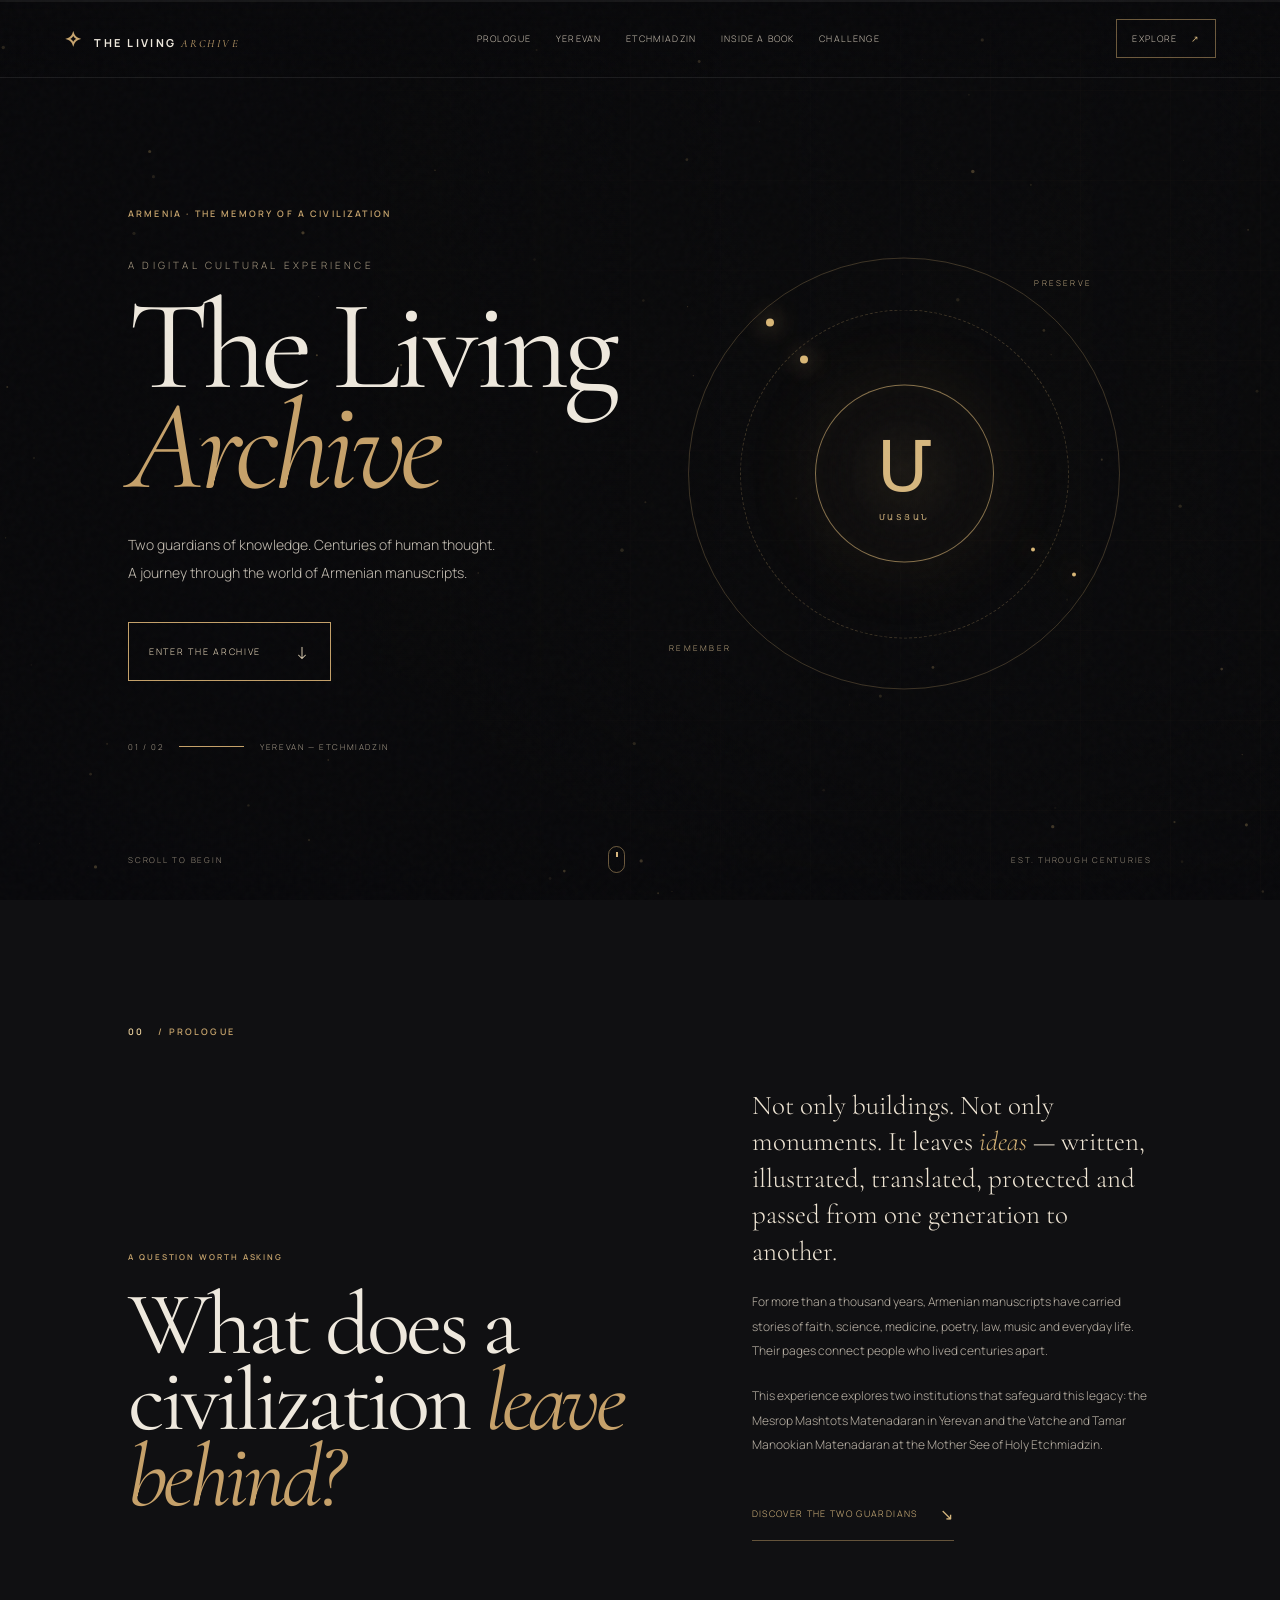
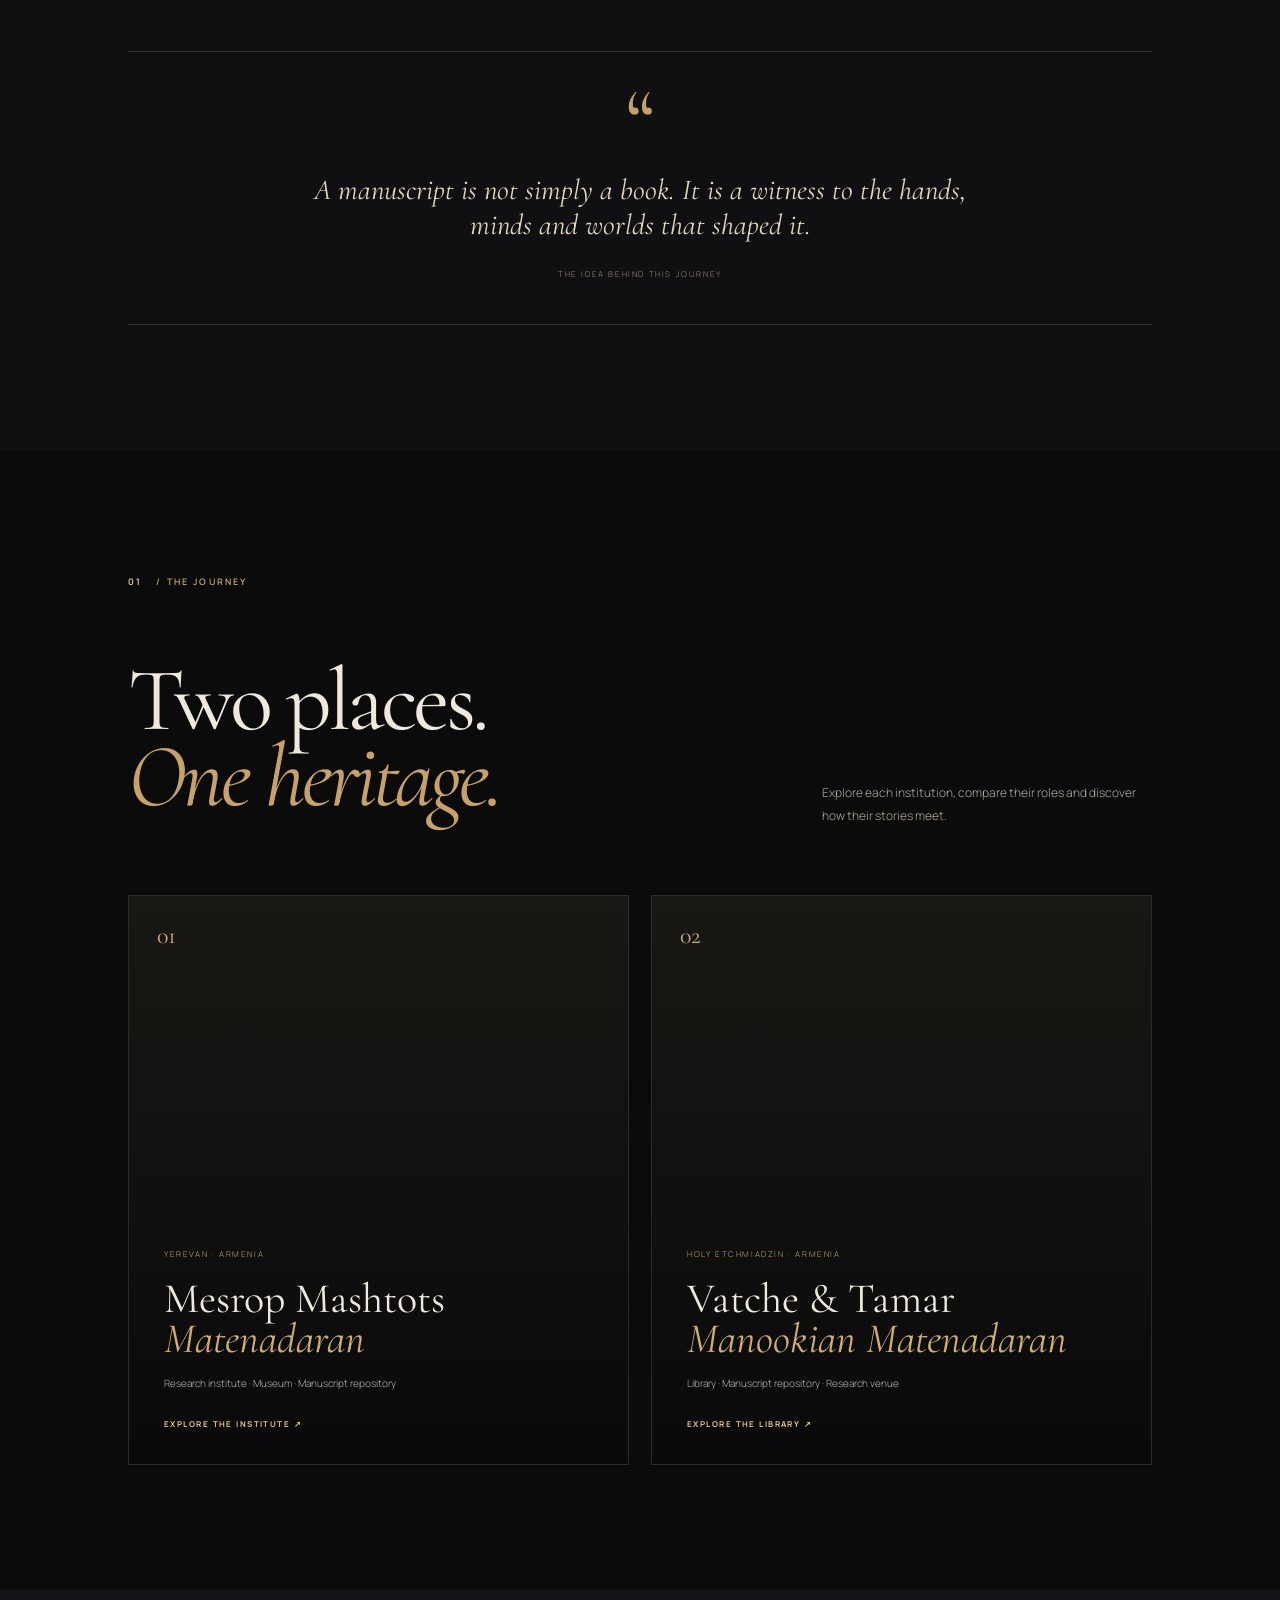
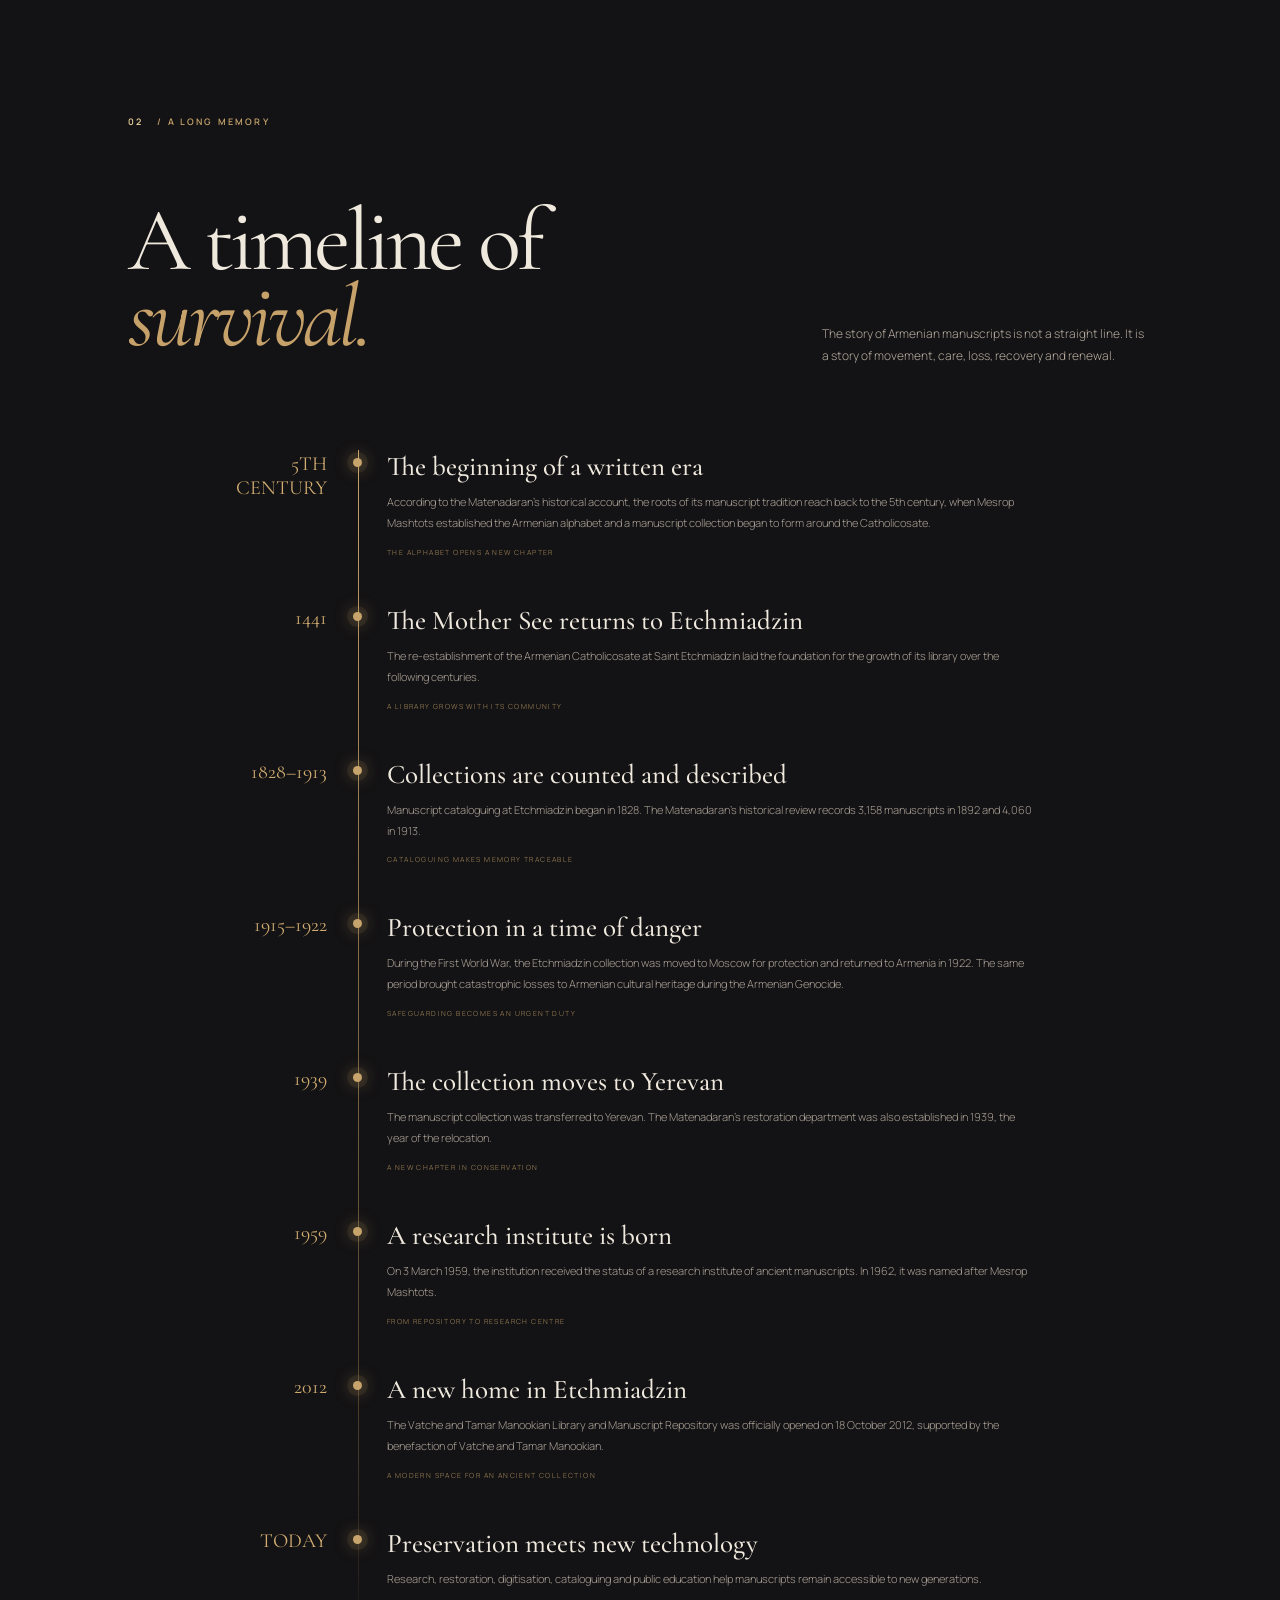
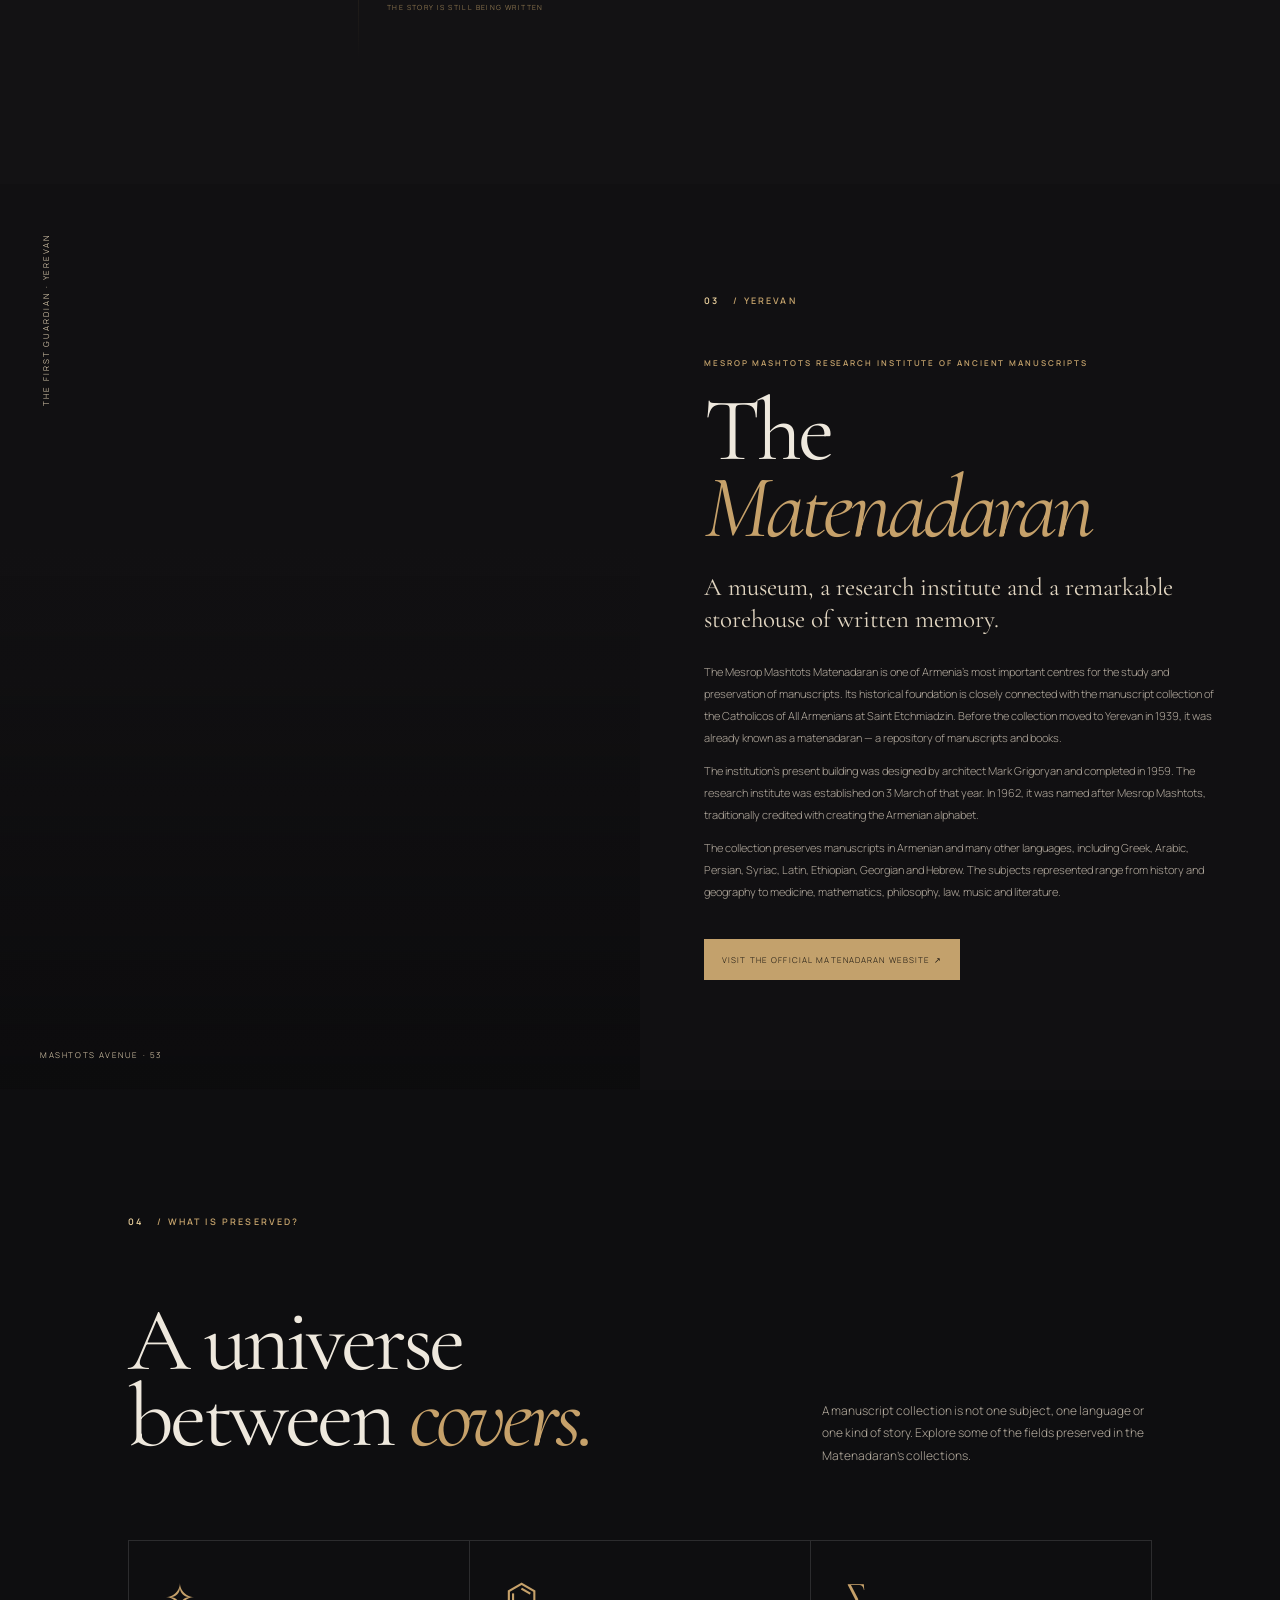
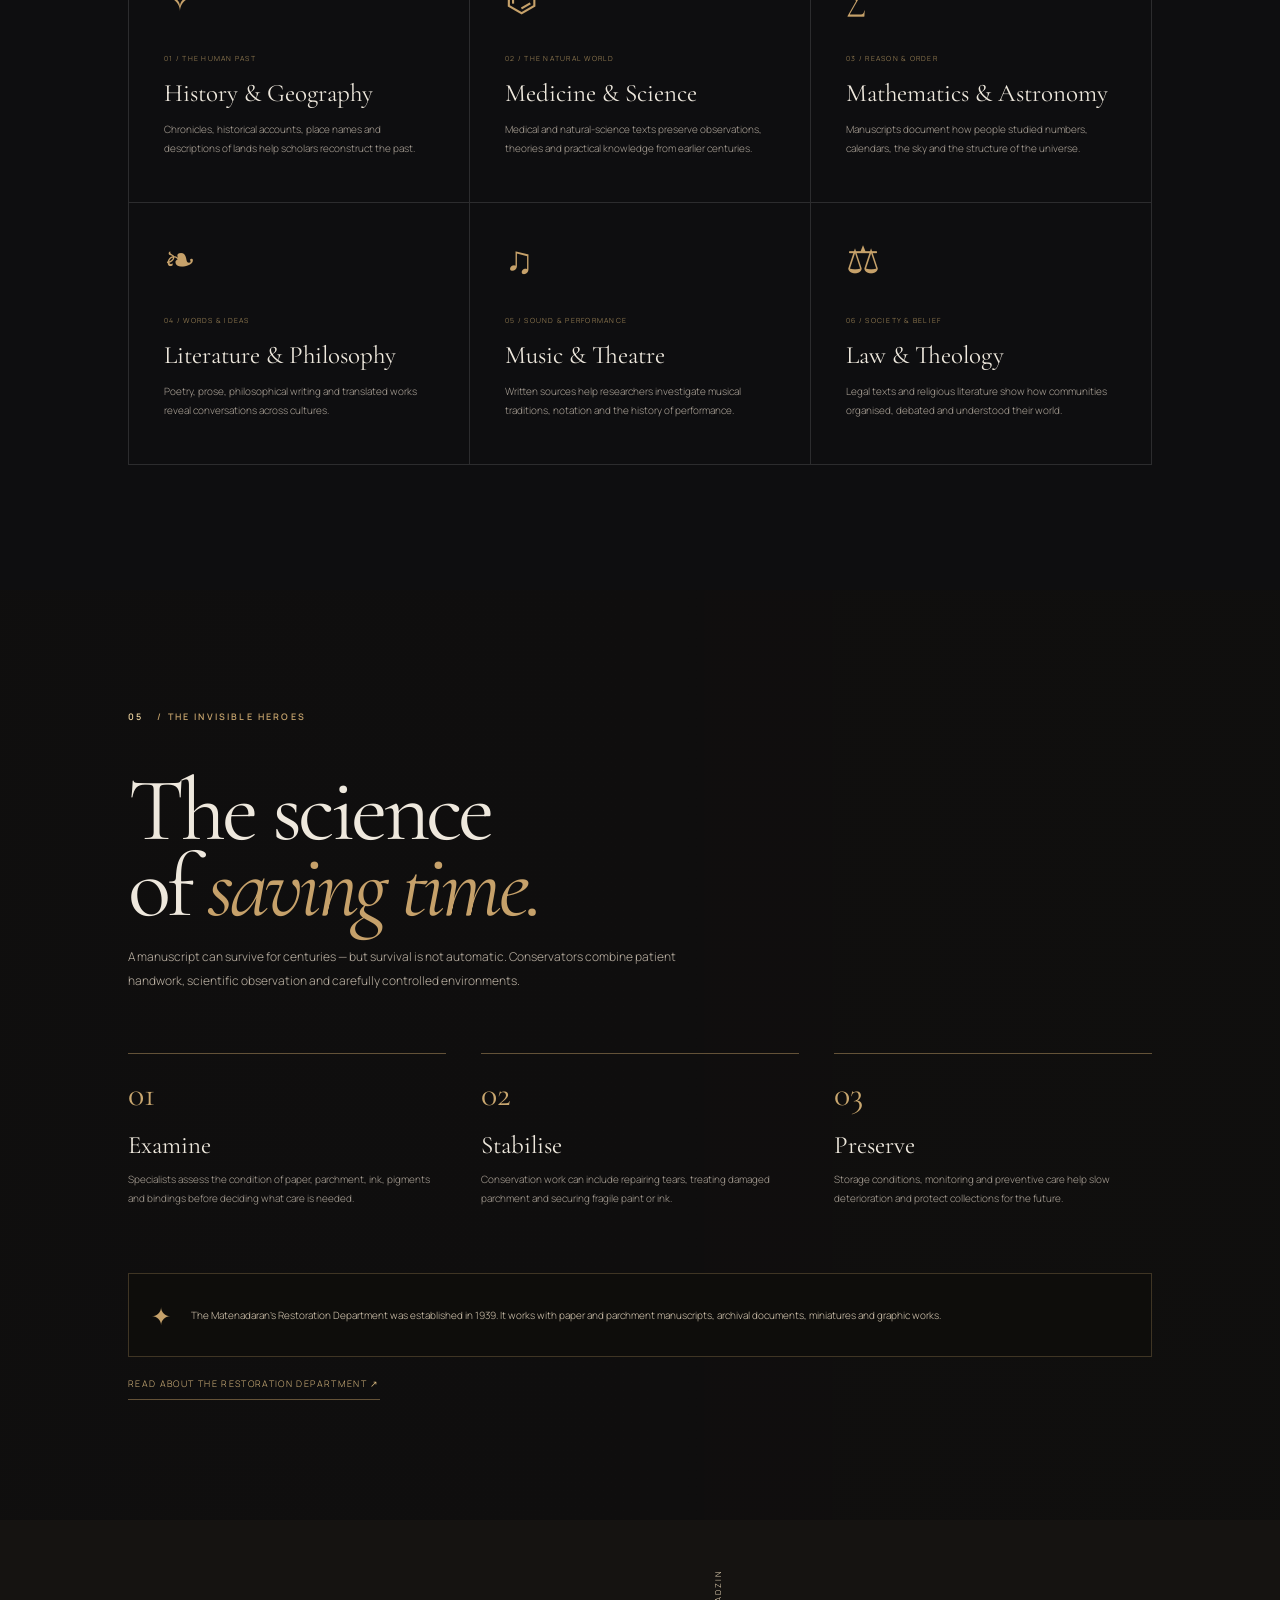
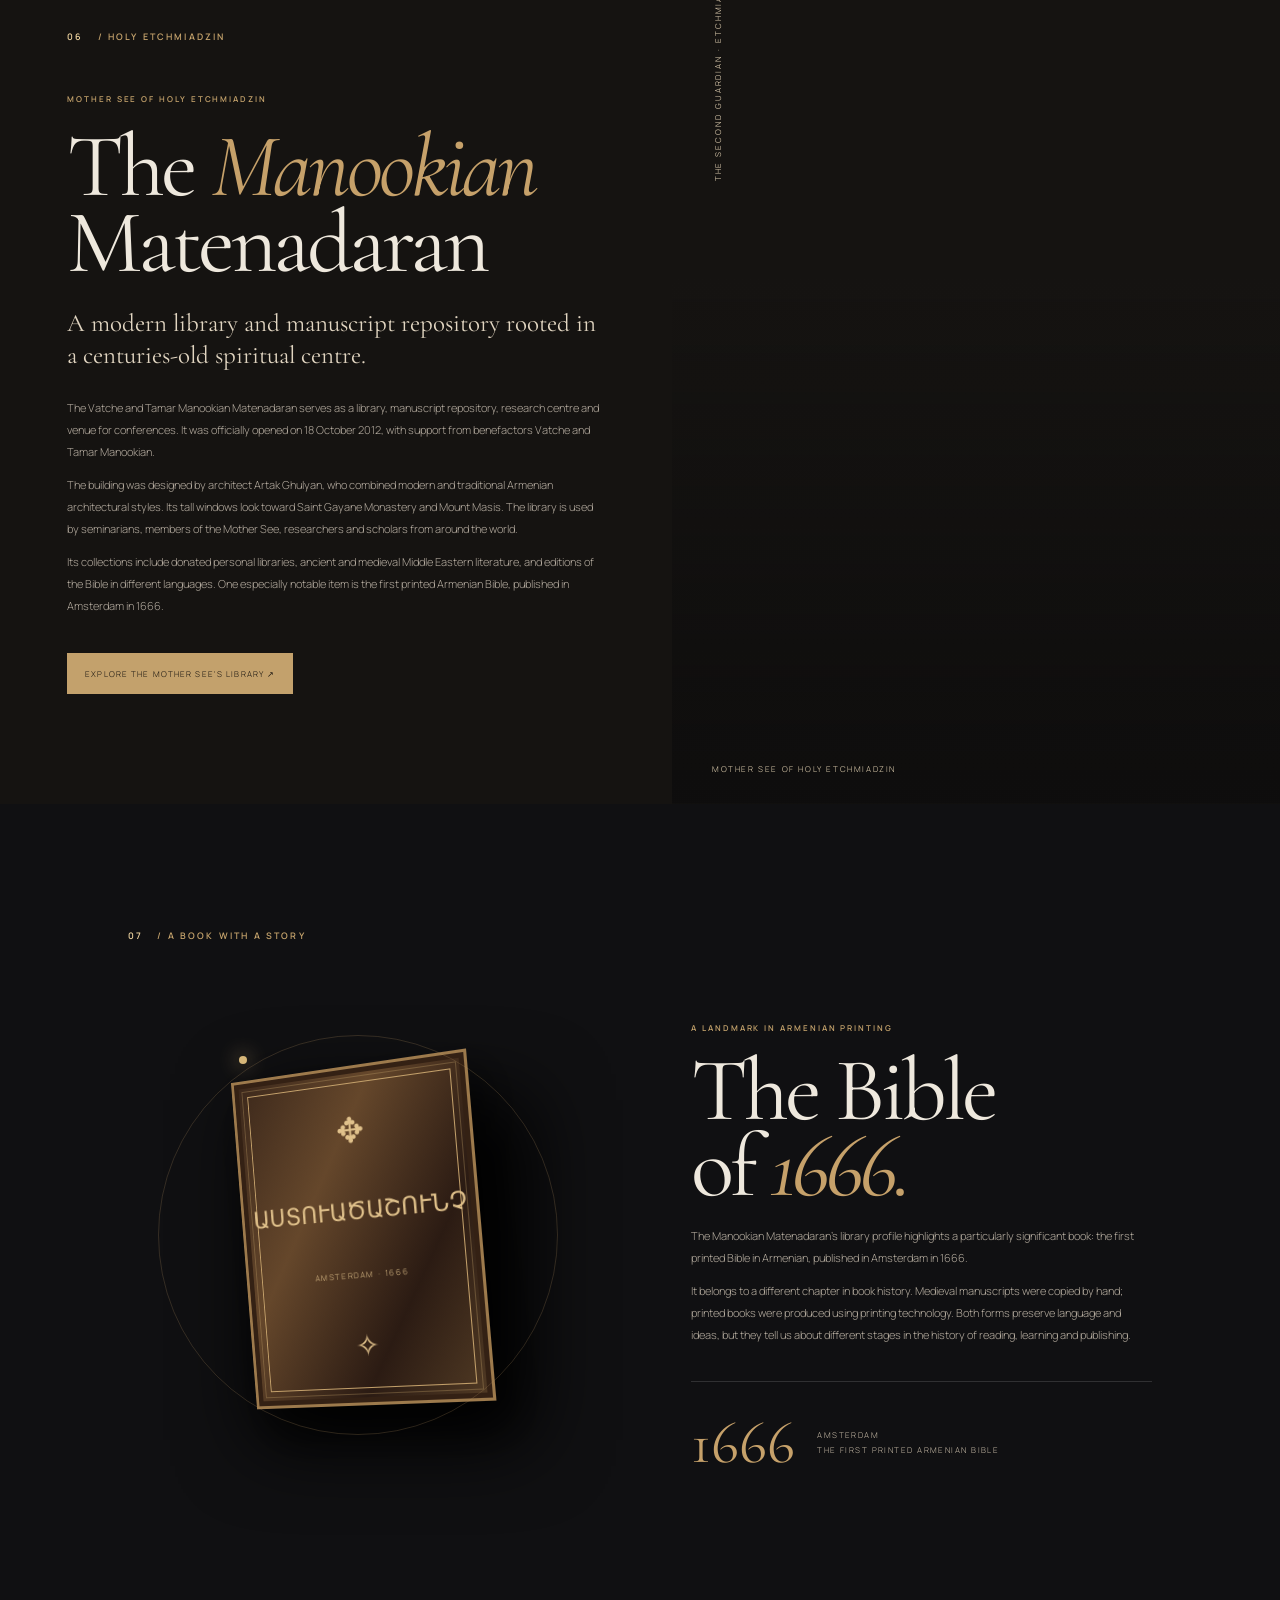
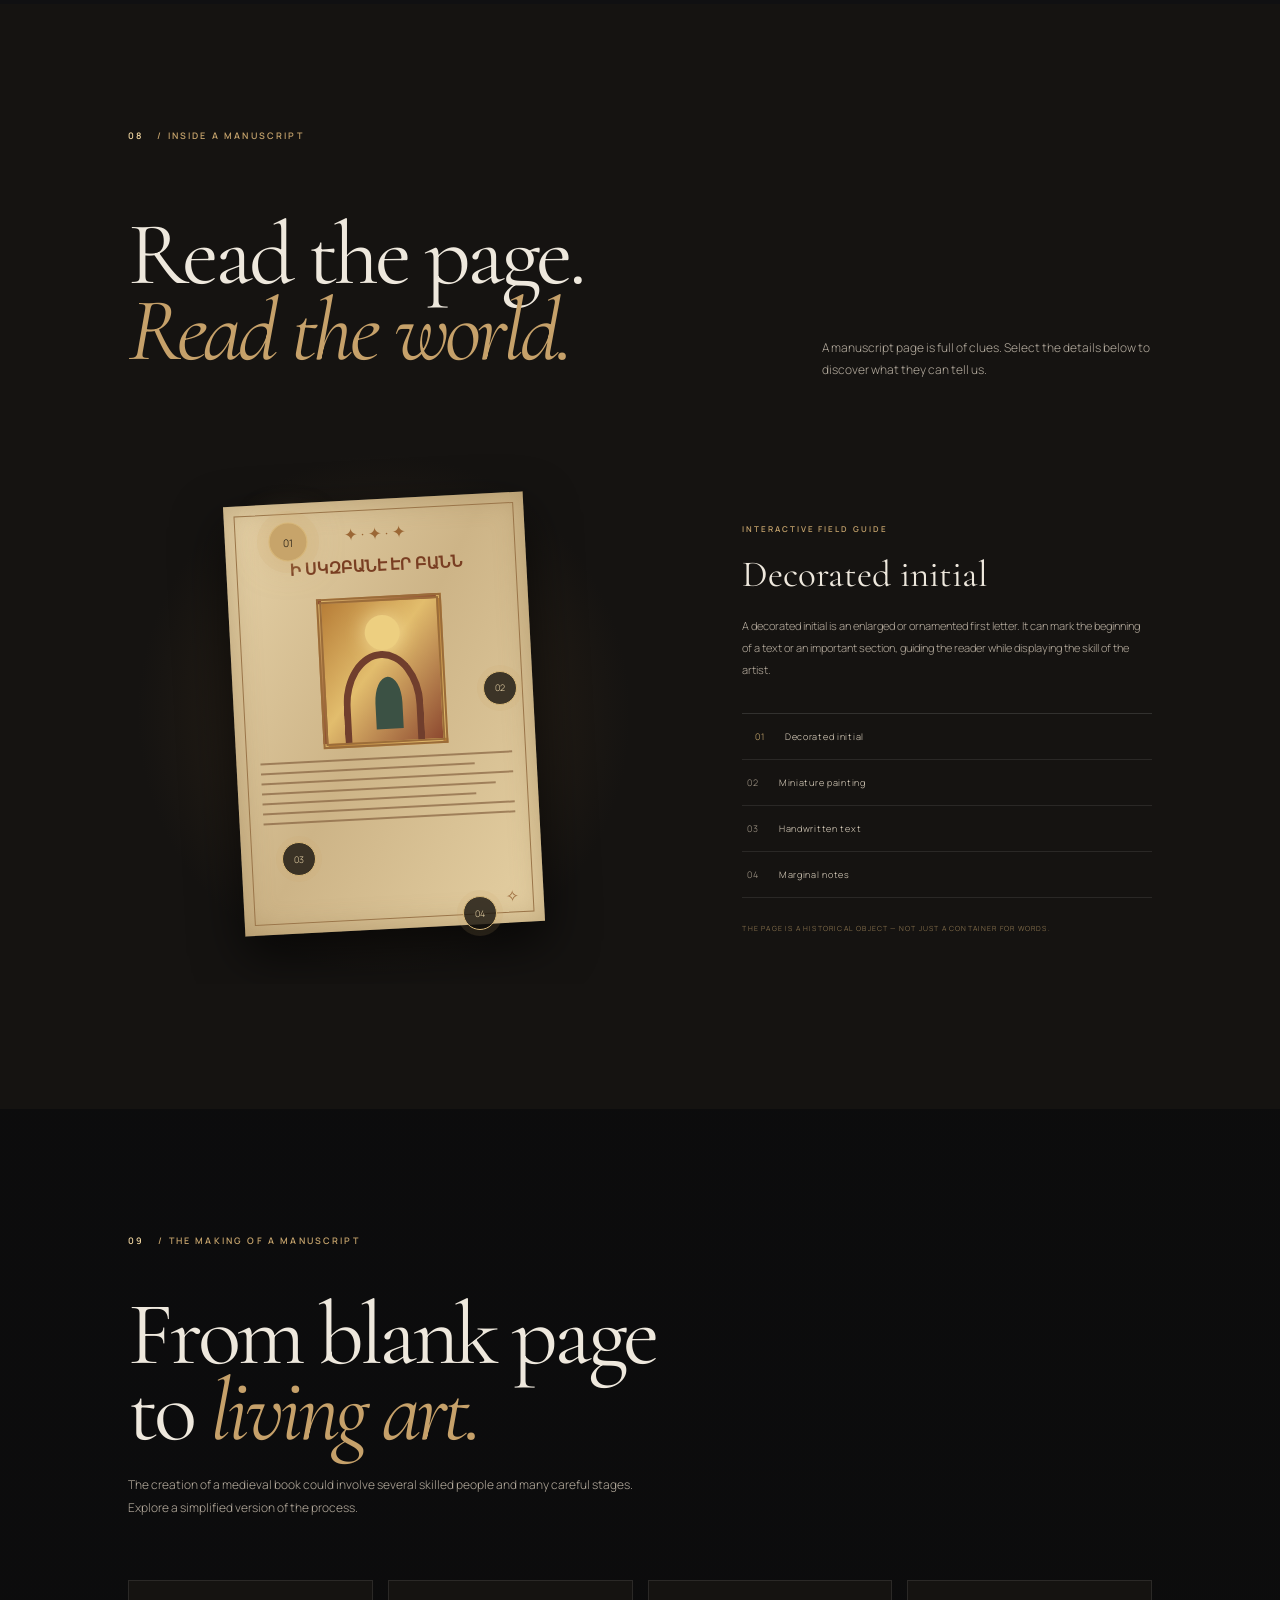
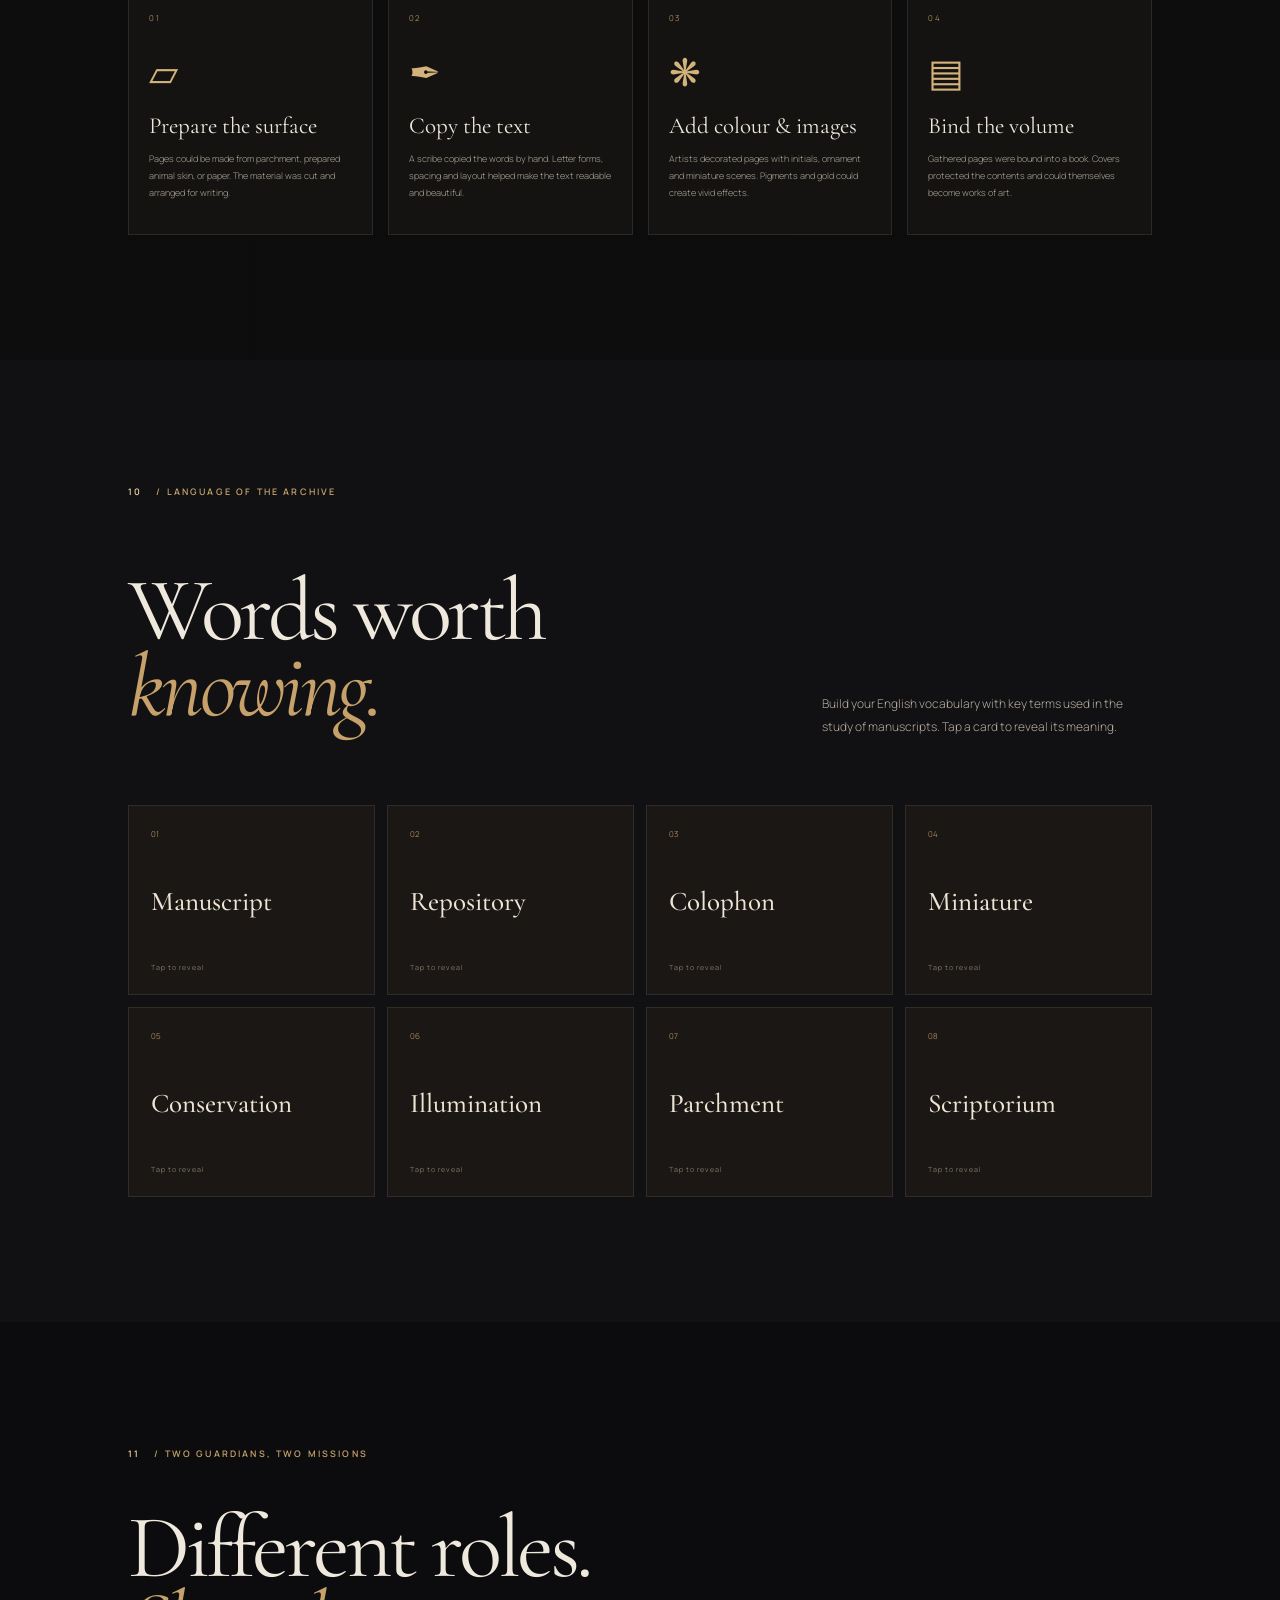
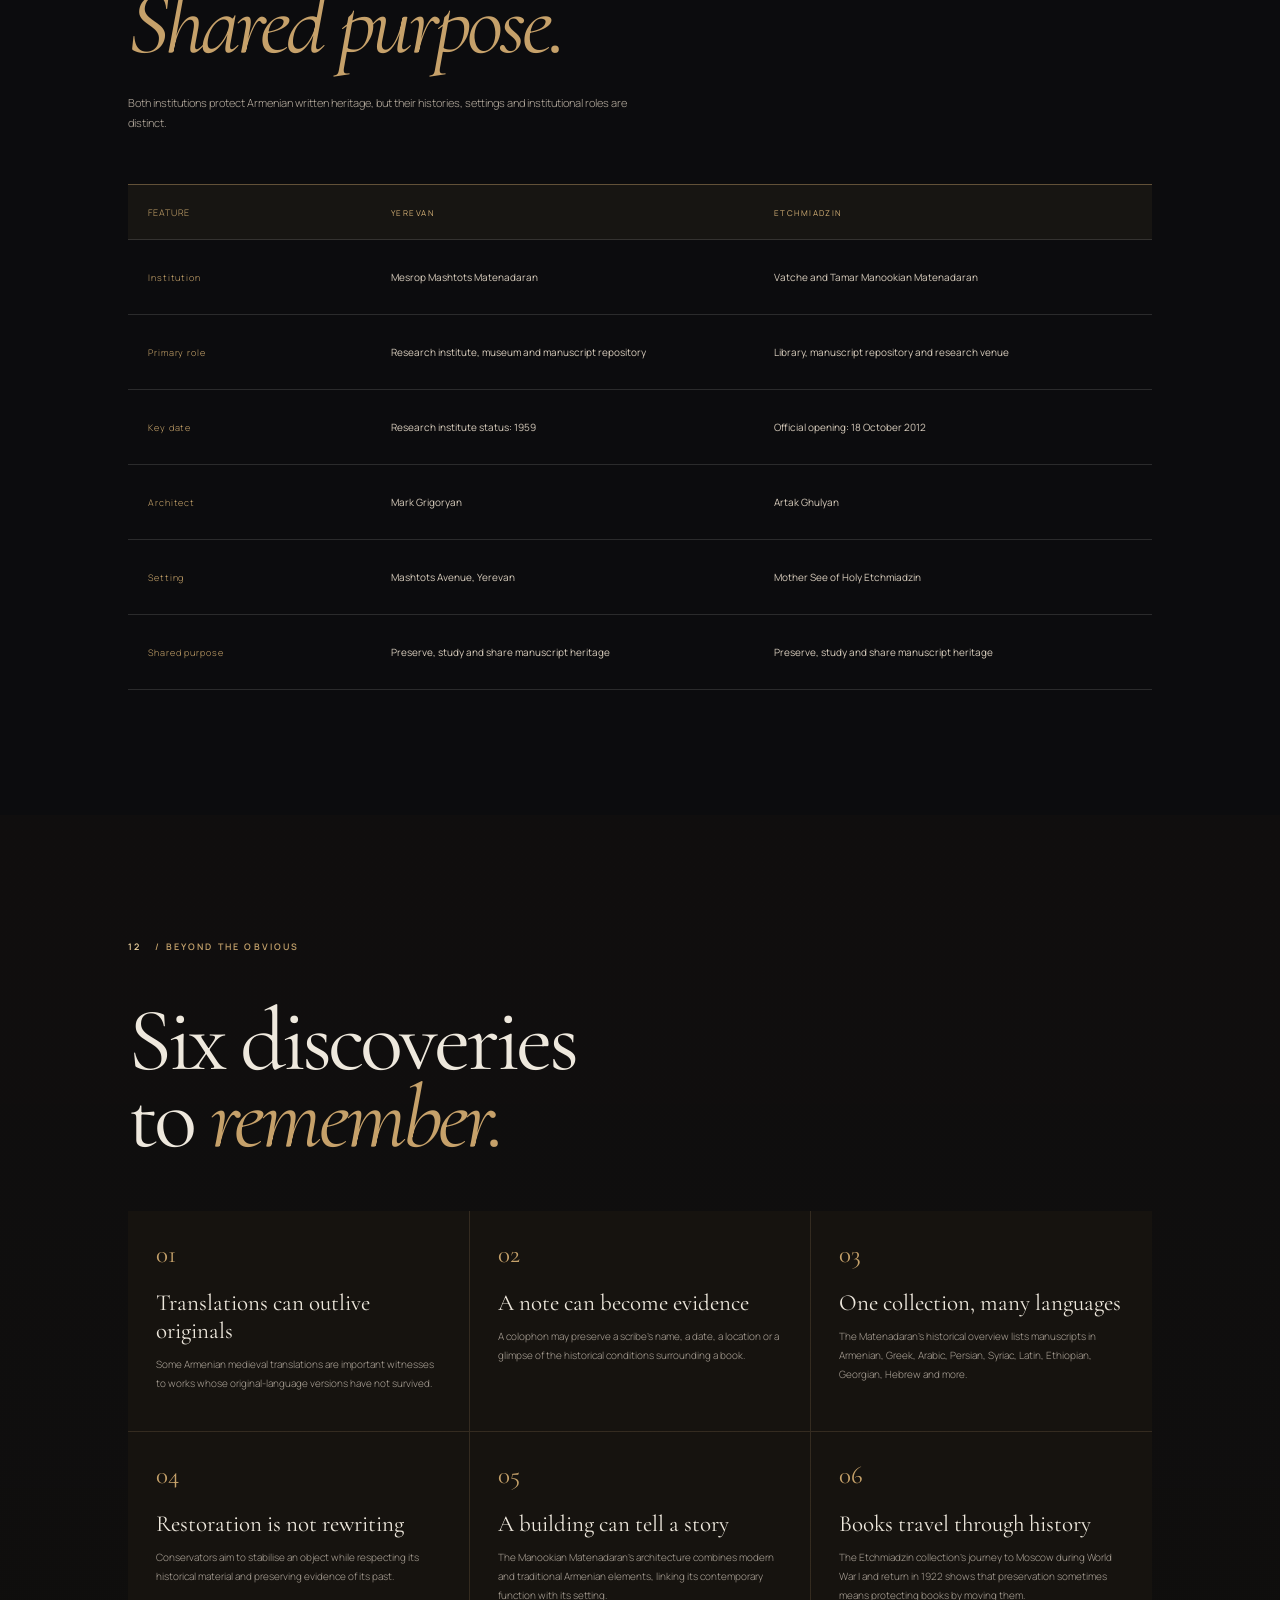
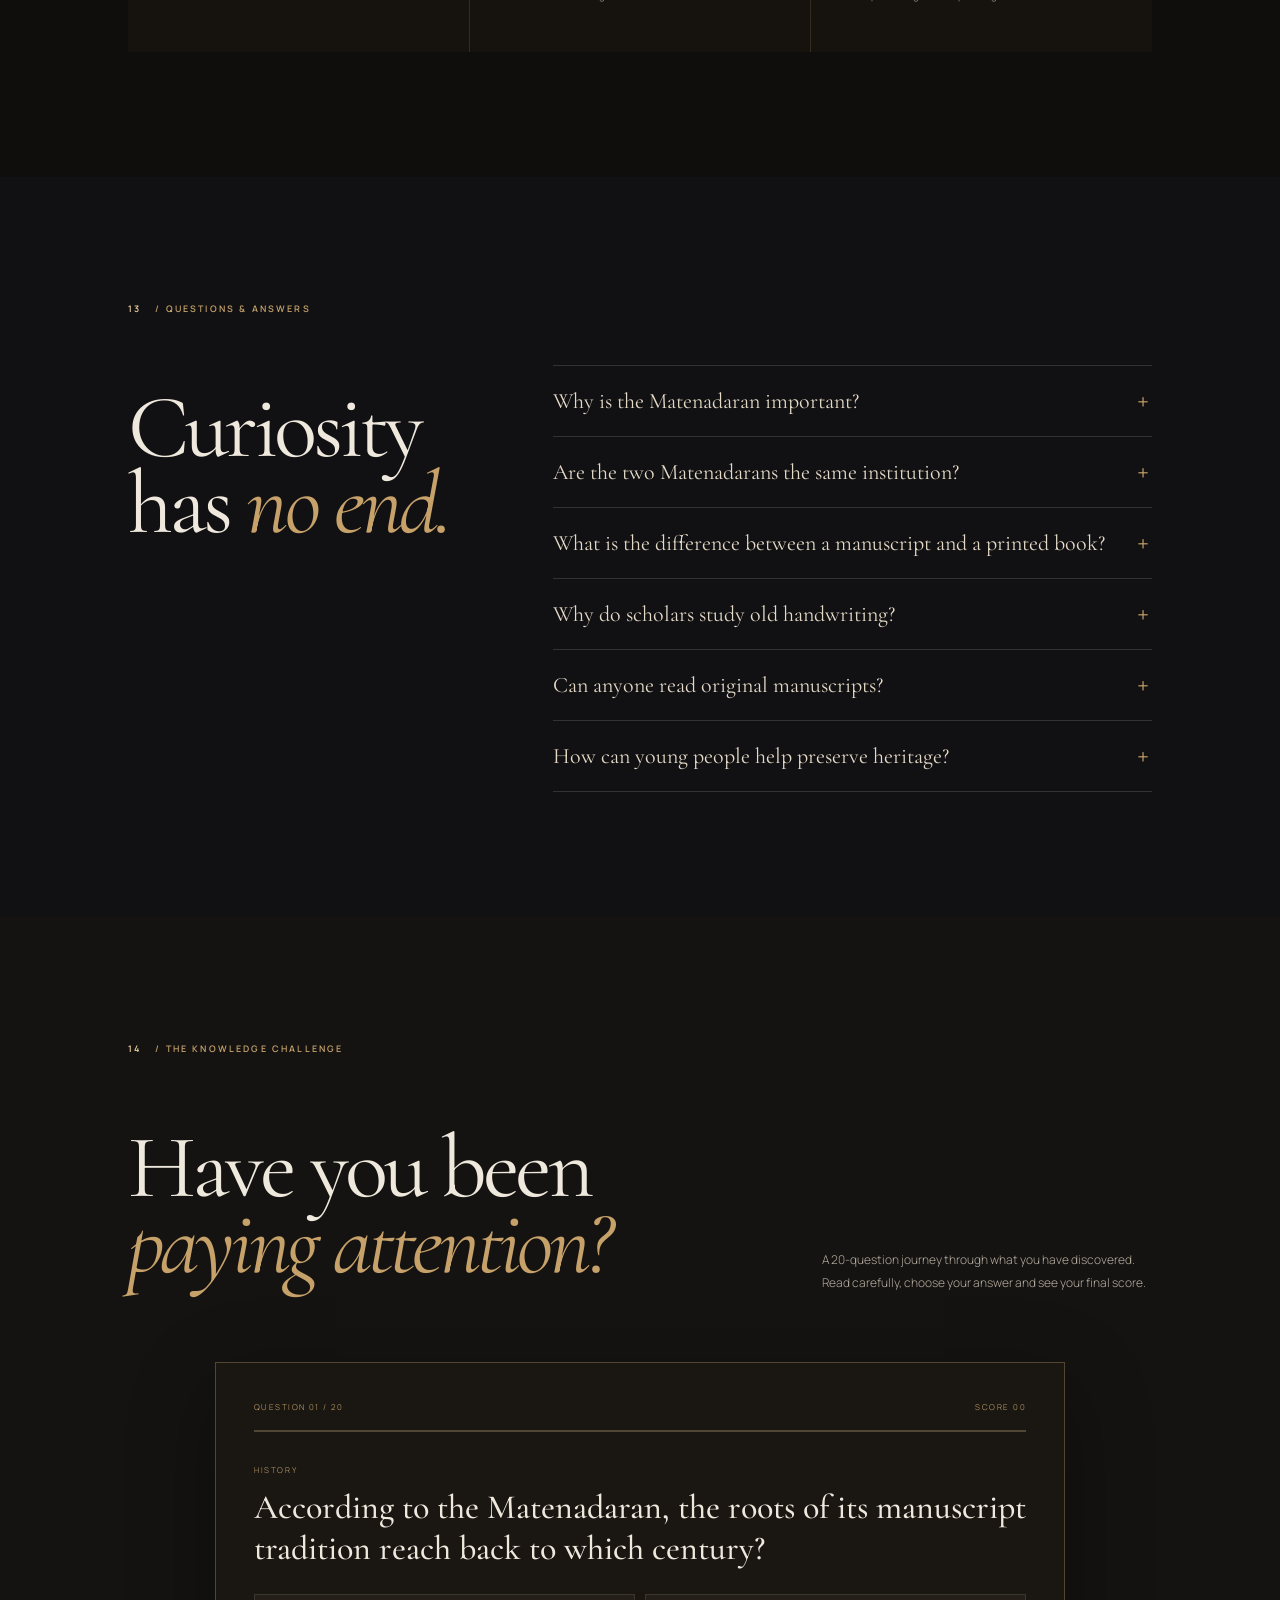
==== index.html @ 47ce2b8e "Rename index 3.html to index.html" ====
<!doctype html>
<html lang="en">
<head>
<meta charset="utf-8"><meta name="viewport" content="width=device-width,initial-scale=1">
<meta name="theme-color" content="#0b0b0c">
<meta name="description" content="An immersive digital museum exploring the Matenadaran in Yerevan and the Vatche and Tamar Manookian Matenadaran at Holy Etchmiadzin.">
<title>THE LIVING ARCHIVE — Guardians of Armenian Wisdom</title>
<link rel="preconnect" href="https://fonts.googleapis.com"><link rel="preconnect" href="https://fonts.gstatic.com" crossorigin>
<link href="https://fonts.googleapis.com/css2?family=Cormorant+Garamond:wght@400;500;600;700&family=DM+Sans:wght@300;400;500;600;700&family=Manrope:wght@300;400;500;600;700&display=swap" rel="stylesheet">
<link rel="stylesheet" href="style.css">
</head>
<body>
<div id="loader"><div class="loader-emblem">✦</div><div class="loader-name">THE LIVING ARCHIVE</div><div class="loader-line"><span></span></div><small>PREPARING THE COLLECTION</small></div>
<canvas id="dust"></canvas><div class="grain"></div><div class="scroll-progress"><span></span></div>
<header class="topbar">
<a class="brand" href="#home"><span class="brand-icon">✧</span><span>THE LIVING <i>ARCHIVE</i></span></a>
<button class="menu-toggle" aria-label="Open navigation">☰</button>
<nav><a href="#prologue">Prologue</a><a href="#yerevan">Yerevan</a><a href="#etchmiadzin">Etchmiadzin</a><a href="#manuscript">Inside a Book</a><a href="#quiz">Challenge</a></nav>
<a class="nav-cta" href="#journey">EXPLORE <span>↗</span></a></header>
<main>
<section class="hero" id="home">
<div class="hero-bg"></div><div class="hero-shade"></div><div class="hero-grid"></div>
<div class="hero-copy"><p class="eyebrow reveal">ARMENIA · THE MEMORY OF A CIVILIZATION</p><div class="hero-overline reveal">A DIGITAL CULTURAL EXPERIENCE</div>
<h1 class="reveal">The Living<br><em>Archive</em></h1>
<p class="hero-deck reveal">Two guardians of knowledge. Centuries of human thought.<br>A journey through the world of Armenian manuscripts.</p>
<a class="hero-button reveal" href="#prologue"><span>ENTER THE ARCHIVE</span><b>↓</b></a>
<div class="hero-caption reveal"><span>01 / 02</span><i></i><span>YEREVAN — ETCHMIADZIN</span></div></div>
<div class="hero-orbit"><div class="orbit-ring ring-a"></div><div class="orbit-ring ring-b"></div><div class="orbit-core">Մ<br><small>ՄԱՏՅԱՆ</small></div><span class="orbit-note note-a">PRESERVE</span><span class="orbit-note note-b">REMEMBER</span></div>
<div class="hero-bottom"><span>SCROLL TO BEGIN</span><div class="scroll-mouse"><i></i></div><span>EST. THROUGH CENTURIES</span></div>
</section>
<section class="prologue section" id="prologue"><div class="section-tag reveal"><span>00</span> / PROLOGUE</div><div class="prologue-layout"><div><p class="gold-kicker reveal">A QUESTION WORTH ASKING</p><h2 class="display reveal">What does a<br>civilization <em>leave behind?</em></h2></div><div class="prologue-text reveal"><p class="large-copy">Not only buildings. Not only monuments. It leaves <em>ideas</em> — written, illustrated, translated, protected and passed from one generation to another.</p><p>For more than a thousand years, Armenian manuscripts have carried stories of faith, science, medicine, poetry, law, music and everyday life. Their pages connect people who lived centuries apart.</p><p>This experience explores two institutions that safeguard this legacy: the Mesrop Mashtots Matenadaran in Yerevan and the Vatche and Tamar Manookian Matenadaran at the Mother See of Holy Etchmiadzin.</p><a class="under-link" href="#journey">Discover the two guardians <span>↘</span></a></div></div>
<div class="quote-band reveal"><span class="quote-mark">“</span><p>A manuscript is not simply a book. It is a witness to the hands, minds and worlds that shaped it.</p><span class="quote-credit">THE IDEA BEHIND THIS JOURNEY</span></div>
</section>
<section class="journey section" id="journey"><div class="section-tag reveal"><span>01</span> / THE JOURNEY</div><div class="section-heading"><h2 class="display reveal">Two places.<br><em>One heritage.</em></h2><p class="reveal">Explore each institution, compare their roles and discover how their stories meet.</p></div>
<div class="destination-grid">
<a class="destination-card card-tilt reveal" href="#yerevan"><div class="dest-img dest-yerevan"></div><div class="dest-shade"></div><div class="dest-number">01</div><div class="dest-info"><span>YEREVAN · ARMENIA</span><h3>Mesrop Mashtots<br><em>Matenadaran</em></h3><p>Research institute · Museum · Manuscript repository</p><b>EXPLORE THE INSTITUTE ↗</b></div></a>
<a class="destination-card card-tilt reveal" href="#etchmiadzin"><div class="dest-img dest-etch"></div><div class="dest-shade"></div><div class="dest-number">02</div><div class="dest-info"><span>HOLY ETCHMIADZIN · ARMENIA</span><h3>Vatche & Tamar<br><em>Manookian Matenadaran</em></h3><p>Library · Manuscript repository · Research venue</p><b>EXPLORE THE LIBRARY ↗</b></div></a>
</div></section>
<section class="history section"><div class="section-tag reveal"><span>02</span> / A LONG MEMORY</div><div class="history-head"><h2 class="display reveal">A timeline of<br><em>survival.</em></h2><p class="reveal">The story of Armenian manuscripts is not a straight line. It is a story of movement, care, loss, recovery and renewal.</p></div>
<div class="timeline">
<article class="timeline-row reveal"><div class="time-date">5TH CENTURY</div><div class="time-dot"></div><div class="time-body"><h3>The beginning of a written era</h3><p>According to the Matenadaran's historical account, the roots of its manuscript tradition reach back to the 5th century, when Mesrop Mashtots established the Armenian alphabet and a manuscript collection began to form around the Catholicosate.</p><small>THE ALPHABET OPENS A NEW CHAPTER</small></div></article>
<article class="timeline-row reveal"><div class="time-date">1441</div><div class="time-dot"></div><div class="time-body"><h3>The Mother See returns to Etchmiadzin</h3><p>The re-establishment of the Armenian Catholicosate at Saint Etchmiadzin laid the foundation for the growth of its library over the following centuries.</p><small>A LIBRARY GROWS WITH ITS COMMUNITY</small></div></article>
<article class="timeline-row reveal"><div class="time-date">1828–1913</div><div class="time-dot"></div><div class="time-body"><h3>Collections are counted and described</h3><p>Manuscript cataloguing at Etchmiadzin began in 1828. The Matenadaran's historical review records 3,158 manuscripts in 1892 and 4,060 in 1913.</p><small>CATALOGUING MAKES MEMORY TRACEABLE</small></div></article>
<article class="timeline-row reveal"><div class="time-date">1915–1922</div><div class="time-dot"></div><div class="time-body"><h3>Protection in a time of danger</h3><p>During the First World War, the Etchmiadzin collection was moved to Moscow for protection and returned to Armenia in 1922. The same period brought catastrophic losses to Armenian cultural heritage during the Armenian Genocide.</p><small>SAFEGUARDING BECOMES AN URGENT DUTY</small></div></article>
<article class="timeline-row reveal"><div class="time-date">1939</div><div class="time-dot"></div><div class="time-body"><h3>The collection moves to Yerevan</h3><p>The manuscript collection was transferred to Yerevan. The Matenadaran's restoration department was also established in 1939, the year of the relocation.</p><small>A NEW CHAPTER IN CONSERVATION</small></div></article>
<article class="timeline-row reveal"><div class="time-date">1959</div><div class="time-dot"></div><div class="time-body"><h3>A research institute is born</h3><p>On 3 March 1959, the institution received the status of a research institute of ancient manuscripts. In 1962, it was named after Mesrop Mashtots.</p><small>FROM REPOSITORY TO RESEARCH CENTRE</small></div></article>
<article class="timeline-row reveal"><div class="time-date">2012</div><div class="time-dot"></div><div class="time-body"><h3>A new home in Etchmiadzin</h3><p>The Vatche and Tamar Manookian Library and Manuscript Repository was officially opened on 18 October 2012, supported by the benefaction of Vatche and Tamar Manookian.</p><small>A MODERN SPACE FOR AN ANCIENT COLLECTION</small></div></article>
<article class="timeline-row reveal"><div class="time-date">TODAY</div><div class="time-dot"></div><div class="time-body"><h3>Preservation meets new technology</h3><p>Research, restoration, digitisation, cataloguing and public education help manuscripts remain accessible to new generations.</p><small>THE STORY IS STILL BEING WRITTEN</small></div></article>
</div></section>
<section class="institution institution-yerevan" id="yerevan"><div class="institution-visual"><div class="visual-image"></div><div class="vertical-label">THE FIRST GUARDIAN · YEREVAN</div><div class="visual-caption">MASHTOTS AVENUE · 53</div></div><div class="institution-content"><div class="section-tag reveal"><span>03</span> / YEREVAN</div><p class="gold-kicker reveal">MESROP MASHTOTS RESEARCH INSTITUTE OF ANCIENT MANUSCRIPTS</p><h2 class="display reveal">The <em>Matenadaran</em></h2><p class="lead reveal">A museum, a research institute and a remarkable storehouse of written memory.</p><p class="reveal">The Mesrop Mashtots Matenadaran is one of Armenia's most important centres for the study and preservation of manuscripts. Its historical foundation is closely connected with the manuscript collection of the Catholicos of All Armenians at Saint Etchmiadzin. Before the collection moved to Yerevan in 1939, it was already known as a matenadaran — a repository of manuscripts and books.</p><p class="reveal">The institution's present building was designed by architect Mark Grigoryan and completed in 1959. The research institute was established on 3 March of that year. In 1962, it was named after Mesrop Mashtots, traditionally credited with creating the Armenian alphabet.</p><p class="reveal">The collection preserves manuscripts in Armenian and many other languages, including Greek, Arabic, Persian, Syriac, Latin, Ethiopian, Georgian and Hebrew. The subjects represented range from history and geography to medicine, mathematics, philosophy, law, music and literature.</p><a class="solid-link reveal" href="https://matenadaran.am/en/" target="_blank" rel="noopener">VISIT THE OFFICIAL MATENADARAN WEBSITE ↗</a></div></section>
<section class="collection section"><div class="section-tag reveal"><span>04</span> / WHAT IS PRESERVED?</div><div class="collection-intro"><h2 class="display reveal">A universe<br>between <em>covers.</em></h2><p class="reveal">A manuscript collection is not one subject, one language or one kind of story. Explore some of the fields preserved in the Matenadaran's collections.</p></div>
<div class="collection-grid">
<article class="collection-tile reveal"><div class="tile-icon">✧</div><span>01 / THE HUMAN PAST</span><h3>History & Geography</h3><p>Chronicles, historical accounts, place names and descriptions of lands help scholars reconstruct the past.</p></article>
<article class="collection-tile reveal"><div class="tile-icon">⌬</div><span>02 / THE NATURAL WORLD</span><h3>Medicine & Science</h3><p>Medical and natural-science texts preserve observations, theories and practical knowledge from earlier centuries.</p></article>
<article class="collection-tile reveal"><div class="tile-icon">∑</div><span>03 / REASON & ORDER</span><h3>Mathematics & Astronomy</h3><p>Manuscripts document how people studied numbers, calendars, the sky and the structure of the universe.</p></article>
<article class="collection-tile reveal"><div class="tile-icon">❧</div><span>04 / WORDS & IDEAS</span><h3>Literature & Philosophy</h3><p>Poetry, prose, philosophical writing and translated works reveal conversations across cultures.</p></article>
<article class="collection-tile reveal"><div class="tile-icon">♫</div><span>05 / SOUND & PERFORMANCE</span><h3>Music & Theatre</h3><p>Written sources help researchers investigate musical traditions, notation and the history of performance.</p></article>
<article class="collection-tile reveal"><div class="tile-icon">⚖</div><span>06 / SOCIETY & BELIEF</span><h3>Law & Theology</h3><p>Legal texts and religious literature show how communities organised, debated and understood their world.</p></article>
</div></section>
<section class="restoration"><div class="restoration-bg"></div><div class="restoration-content"><div class="section-tag reveal"><span>05</span> / THE INVISIBLE HEROES</div><h2 class="display reveal">The science<br>of <em>saving time.</em></h2><p class="restoration-lead reveal">A manuscript can survive for centuries — but survival is not automatic. Conservators combine patient handwork, scientific observation and carefully controlled environments.</p><div class="restoration-points"><article class="reveal"><b>01</b><h3>Examine</h3><p>Specialists assess the condition of paper, parchment, ink, pigments and bindings before deciding what care is needed.</p></article><article class="reveal"><b>02</b><h3>Stabilise</h3><p>Conservation work can include repairing tears, treating damaged parchment and securing fragile paint or ink.</p></article><article class="reveal"><b>03</b><h3>Preserve</h3><p>Storage conditions, monitoring and preventive care help slow deterioration and protect collections for the future.</p></article></div><div class="restoration-note reveal"><span>✦</span><p>The Matenadaran's Restoration Department was established in 1939. It works with paper and parchment manuscripts, archival documents, miniatures and graphic works.</p></div><a class="under-link reveal" href="https://matenadaran.am/en/matenadaran/research-institute/scientific-and-technical-departments/department-of-restoration/" target="_blank" rel="noopener">Read about the restoration department ↗</a></div></section>
<section class="institution institution-etch" id="etchmiadzin"><div class="institution-content"><div class="section-tag reveal"><span>06</span> / HOLY ETCHMIADZIN</div><p class="gold-kicker reveal">MOTHER SEE OF HOLY ETCHMIADZIN</p><h2 class="display reveal">The <em>Manookian</em><br>Matenadaran</h2><p class="lead reveal">A modern library and manuscript repository rooted in a centuries-old spiritual centre.</p><p class="reveal">The Vatche and Tamar Manookian Matenadaran serves as a library, manuscript repository, research centre and venue for conferences. It was officially opened on 18 October 2012, with support from benefactors Vatche and Tamar Manookian.</p><p class="reveal">The building was designed by architect Artak Ghulyan, who combined modern and traditional Armenian architectural styles. Its tall windows look toward Saint Gayane Monastery and Mount Masis. The library is used by seminarians, members of the Mother See, researchers and scholars from around the world.</p><p class="reveal">Its collections include donated personal libraries, ancient and medieval Middle Eastern literature, and editions of the Bible in different languages. One especially notable item is the first printed Armenian Bible, published in Amsterdam in 1666.</p><a class="solid-link reveal" href="https://www.armenianchurch.org/en/Premices-of-the-Mother-See/vatche-and-tamar-manookian-library" target="_blank" rel="noopener">EXPLORE THE MOTHER SEE'S LIBRARY ↗</a></div><div class="institution-visual etch-visual"><div class="visual-image"></div><div class="vertical-label">THE SECOND GUARDIAN · ETCHMIADZIN</div><div class="visual-caption">MOTHER SEE OF HOLY ETCHMIADZIN</div></div></section>
<section class="special-object section"><div class="section-tag reveal"><span>07</span> / A BOOK WITH A STORY</div><div class="object-layout"><div class="object-art reveal"><div class="book-shadow"></div><div class="book-cover"><div class="book-border"><span>✥</span><b>ԱՍՏՈՒԱԾԱՇՈՒՆՉ</b><small>AMSTERDAM · 1666</small><i>✧</i></div></div><div class="object-orbit"></div></div><div class="object-copy"><p class="gold-kicker reveal">A LANDMARK IN ARMENIAN PRINTING</p><h2 class="display reveal">The Bible<br>of <em>1666.</em></h2><p class="reveal">The Manookian Matenadaran's library profile highlights a particularly significant book: the first printed Bible in Armenian, published in Amsterdam in 1666.</p><p class="reveal">It belongs to a different chapter in book history. Medieval manuscripts were copied by hand; printed books were produced using printing technology. Both forms preserve language and ideas, but they tell us about different stages in the history of reading, learning and publishing.</p><div class="object-fact reveal"><strong>1666</strong><span>AMSTERDAM<br>THE FIRST PRINTED ARMENIAN BIBLE</span></div></div></div></section>
<section class="inside-book section" id="manuscript"><div class="section-tag reveal"><span>08</span> / INSIDE A MANUSCRIPT</div><div class="inside-head"><h2 class="display reveal">Read the page.<br><em>Read the world.</em></h2><p class="reveal">A manuscript page is full of clues. Select the details below to discover what they can tell us.</p></div>
<div class="manuscript-lab"><div class="manuscript-visual reveal"><div class="folio"><div class="folio-top">✦ · ✦ · ✦</div><div class="folio-title">Ի ՍԿԶԲԱՆԷ ԷՐ ԲԱՆՆ</div><div class="folio-art"><div class="miniature-frame"><div class="miniature-sun"></div><div class="miniature-arch"></div><div class="miniature-figure"></div></div></div><div class="folio-lines"><i></i><i></i><i></i><i></i><i></i><i></i><i></i></div><div class="folio-note">✧</div></div><button class="hotspot hs1" data-detail="initial" aria-label="Decorated initial">01</button><button class="hotspot hs2" data-detail="miniature" aria-label="Miniature illustration">02</button><button class="hotspot hs3" data-detail="text" aria-label="Handwritten text">03</button><button class="hotspot hs4" data-detail="margin" aria-label="Marginal note">04</button></div>
<div class="manuscript-details"><p class="gold-kicker">INTERACTIVE FIELD GUIDE</p><h3 id="detail-title">Choose a detail</h3><p id="detail-copy">Tap one of the numbered markers on the manuscript page. Each detail reveals a different kind of historical evidence.</p><div class="detail-index"><button class="detail-tab active" data-detail="initial">01 <span>Decorated initial</span></button><button class="detail-tab" data-detail="miniature">02 <span>Miniature painting</span></button><button class="detail-tab" data-detail="text">03 <span>Handwritten text</span></button><button class="detail-tab" data-detail="margin">04 <span>Marginal notes</span></button></div><div class="detail-tip">THE PAGE IS A HISTORICAL OBJECT — NOT JUST A CONTAINER FOR WORDS.</div></div></div></section>
<section class="craft-section"><div class="craft-bg"></div><div class="craft-content"><div class="section-tag reveal"><span>09</span> / THE MAKING OF A MANUSCRIPT</div><h2 class="display reveal">From blank page<br>to <em>living art.</em></h2><p class="craft-intro reveal">The creation of a medieval book could involve several skilled people and many careful stages. Explore a simplified version of the process.</p>
<div class="craft-flow"><article class="craft-card reveal"><span>01</span><div class="craft-symbol">▱</div><h3>Prepare the surface</h3><p>Pages could be made from parchment, prepared animal skin, or paper. The material was cut and arranged for writing.</p></article><article class="craft-card reveal"><span>02</span><div class="craft-symbol">✒</div><h3>Copy the text</h3><p>A scribe copied the words by hand. Letter forms, spacing and layout helped make the text readable and beautiful.</p></article><article class="craft-card reveal"><span>03</span><div class="craft-symbol">❋</div><h3>Add colour & images</h3><p>Artists decorated pages with initials, ornament and miniature scenes. Pigments and gold could create vivid effects.</p></article><article class="craft-card reveal"><span>04</span><div class="craft-symbol">▤</div><h3>Bind the volume</h3><p>Gathered pages were bound into a book. Covers protected the contents and could themselves become works of art.</p></article></div></div></section>
<section class="language section"><div class="section-tag reveal"><span>10</span> / LANGUAGE OF THE ARCHIVE</div><div class="language-head"><h2 class="display reveal">Words worth<br><em>knowing.</em></h2><p class="reveal">Build your English vocabulary with key terms used in the study of manuscripts. Tap a card to reveal its meaning.</p></div><div class="vocab-grid" id="vocab-grid">
<button class="vocab-card reveal"><span>01</span><strong>Manuscript</strong><small>Tap to reveal</small><em>A book or document written by hand.</em></button>
<button class="vocab-card reveal"><span>02</span><strong>Repository</strong><small>Tap to reveal</small><em>A place where things are stored and preserved.</em></button>
<button class="vocab-card reveal"><span>03</span><strong>Colophon</strong><small>Tap to reveal</small><em>A note at the end of a manuscript, often giving details about its creation.</em></button>
<button class="vocab-card reveal"><span>04</span><strong>Miniature</strong><small>Tap to reveal</small><em>A small, detailed painting in a manuscript.</em></button>
<button class="vocab-card reveal"><span>05</span><strong>Conservation</strong><small>Tap to reveal</small><em>The careful protection of an object from damage or loss.</em></button>
<button class="vocab-card reveal"><span>06</span><strong>Illumination</strong><small>Tap to reveal</small><em>Decorative artwork, colour and ornament in a manuscript.</em></button>
<button class="vocab-card reveal"><span>07</span><strong>Parchment</strong><small>Tap to reveal</small><em>A writing material made from prepared animal skin.</em></button>
<button class="vocab-card reveal"><span>08</span><strong>Scriptorium</strong><small>Tap to reveal</small><em>A place where manuscripts were copied or produced.</em></button>
</div></section>
<section class="compare section"><div class="section-tag reveal"><span>11</span> / TWO GUARDIANS, TWO MISSIONS</div><h2 class="display reveal">Different roles.<br><em>Shared purpose.</em></h2><p class="compare-intro reveal">Both institutions protect Armenian written heritage, but their histories, settings and institutional roles are distinct.</p>
<div class="compare-table reveal"><div class="compare-row compare-labels"><span>FEATURE</span><b>YEREVAN</b><b>ETCHMIADZIN</b></div><div class="compare-row"><span>Institution</span><b>Mesrop Mashtots Matenadaran</b><b>Vatche and Tamar Manookian Matenadaran</b></div><div class="compare-row"><span>Primary role</span><b>Research institute, museum and manuscript repository</b><b>Library, manuscript repository and research venue</b></div><div class="compare-row"><span>Key date</span><b>Research institute status: 1959</b><b>Official opening: 18 October 2012</b></div><div class="compare-row"><span>Architect</span><b>Mark Grigoryan</b><b>Artak Ghulyan</b></div><div class="compare-row"><span>Setting</span><b>Mashtots Avenue, Yerevan</b><b>Mother See of Holy Etchmiadzin</b></div><div class="compare-row"><span>Shared purpose</span><b>Preserve, study and share manuscript heritage</b><b>Preserve, study and share manuscript heritage</b></div></div></section>
<section class="curiosities"><div class="curiosity-bg"></div><div class="curiosity-content"><div class="section-tag reveal"><span>12</span> / BEYOND THE OBVIOUS</div><h2 class="display reveal">Six discoveries<br>to <em>remember.</em></h2><div class="curiosity-grid">
<article class="curiosity-card reveal"><span>01</span><h3>Translations can outlive originals</h3><p>Some Armenian medieval translations are important witnesses to works whose original-language versions have not survived.</p></article>
<article class="curiosity-card reveal"><span>02</span><h3>A note can become evidence</h3><p>A colophon may preserve a scribe's name, a date, a location or a glimpse of the historical conditions surrounding a book.</p></article>
<article class="curiosity-card reveal"><span>03</span><h3>One collection, many languages</h3><p>The Matenadaran's historical overview lists manuscripts in Armenian, Greek, Arabic, Persian, Syriac, Latin, Ethiopian, Georgian, Hebrew and more.</p></article>
<article class="curiosity-card reveal"><span>04</span><h3>Restoration is not rewriting</h3><p>Conservators aim to stabilise an object while respecting its historical material and preserving evidence of its past.</p></article>
<article class="curiosity-card reveal"><span>05</span><h3>A building can tell a story</h3><p>The Manookian Matenadaran's architecture combines modern and traditional Armenian elements, linking its contemporary function with its setting.</p></article>
<article class="curiosity-card reveal"><span>06</span><h3>Books travel through history</h3><p>The Etchmiadzin collection's journey to Moscow during World War I and return in 1922 shows that preservation sometimes means protecting books by moving them.</p></article>
</div></div></section>
<section class="faq section"><div class="section-tag reveal"><span>13</span> / QUESTIONS & ANSWERS</div><div class="faq-layout"><h2 class="display reveal">Curiosity<br>has <em>no end.</em></h2><div class="faq-list">
<article class="faq-item reveal"><button>Why is the Matenadaran important? <span>＋</span></button><div class="faq-answer"><p>It preserves manuscripts that are primary sources for studying Armenian and wider regional history, languages, literature, science, art and religion. It also conducts research, restoration and public education.</p></div></article>
<article class="faq-item reveal"><button>Are the two Matenadarans the same institution? <span>＋</span></button><div class="faq-answer"><p>No. The Mesrop Mashtots Matenadaran in Yerevan is a research institute and museum. The Vatche and Tamar Manookian Matenadaran is a library and manuscript repository at the Mother See of Holy Etchmiadzin. Their histories are connected, but they are distinct institutions.</p></div></article>
<article class="faq-item reveal"><button>What is the difference between a manuscript and a printed book? <span>＋</span></button><div class="faq-answer"><p>A manuscript is written by hand. A printed book is reproduced using a printing process. Both can be historically valuable, but they were produced in different ways.</p></div></article>
<article class="faq-item reveal"><button>Why do scholars study old handwriting? <span>＋</span></button><div class="faq-answer"><p>Handwriting, spelling, materials and layout can help researchers estimate a manuscript's date and origin, identify scribal traditions and understand how texts circulated.</p></div></article>
<article class="faq-item reveal"><button>Can anyone read original manuscripts? <span>＋</span></button><div class="faq-answer"><p>Access depends on the institution's rules, the condition of the manuscript and research requirements. Fragile originals may need special permission and careful handling. Digital copies and catalogues can also support study.</p></div></article>
<article class="faq-item reveal"><button>How can young people help preserve heritage? <span>＋</span></button><div class="faq-answer"><p>Learn the history, visit museums, use reliable sources, support cultural education and share accurate information. Respecting historical objects and the rules of collections is also part of preservation.</p></div></article>
</div></div></section>
<section class="quiz-section section" id="quiz"><div class="section-tag reveal"><span>14</span> / THE KNOWLEDGE CHALLENGE</div><div class="quiz-heading"><h2 class="display reveal">Have you been<br><em>paying attention?</em></h2><p class="reveal">A 20-question journey through what you have discovered. Read carefully, choose your answer and see your final score.</p></div><div class="quiz-shell reveal"><div class="quiz-top"><span id="quiz-count">QUESTION 01 / 20</span><span id="quiz-score">SCORE 00</span></div><div class="quiz-progress"><span id="quiz-bar"></span></div><div id="quiz-area"><p class="quiz-category" id="quiz-category">HISTORY</p><h3 id="quiz-question">Loading question…</h3><div id="quiz-answers" class="quiz-answers"></div><div id="quiz-feedback" aria-live="polite"></div><button id="quiz-next" class="hero-button" disabled>NEXT QUESTION <b>→</b></button></div><div id="quiz-result" hidden></div></div></section>
<section class="reflection section"><div class="section-tag reveal"><span>15</span> / YOUR TURN</div><h2 class="display reveal">The past is not<br><em>finished with us.</em></h2><p class="reflection-copy reveal">A manuscript survives because someone decided that its words mattered. Today, the responsibility to remember, study and protect cultural heritage belongs to all of us.</p><div class="reflection-prompts reveal"><div><span>01</span><p>Which fact surprised you the most?</p></div><div><span>02</span><p>What can a manuscript reveal that a modern textbook cannot?</p></div><div><span>03</span><p>Why should a country preserve books written hundreds of years ago?</p></div><div><span>04</span><p>How can technology help protect cultural heritage?</p></div></div><p class="reflection-note reveal">DISCUSS THESE QUESTIONS WITH YOUR CLASS.</p></section>
<section class="closing"><div class="closing-symbol">✧</div><p class="gold-kicker">END OF THE JOURNEY · BEGINNING OF DISCOVERY</p><h2>Keep the pages.<br><em>Keep the memory.</em></h2><p>Armenian manuscripts are more than relics of the past. They are living bridges between generations.</p><a class="hero-button" href="#home">RETURN TO THE BEGINNING <b>↑</b></a></section>
</main>
<footer><div class="footer-top"><div class="footer-brand">THE LIVING <i>ARCHIVE</i><p>An educational digital exhibition about Armenia's manuscript heritage.</p></div><div class="footer-links"><strong>INSTITUTIONS</strong><a href="https://matenadaran.am/en/" target="_blank" rel="noopener">Mesrop Mashtots Matenadaran ↗</a><a href="https://www.armenianchurch.org/en/Premices-of-the-Mother-See/vatche-and-tamar-manookian-library" target="_blank" rel="noopener">Vatche & Tamar Manookian Library ↗</a></div></div>
<div class="source-list"><strong>RESEARCH SOURCES</strong>
<a href="https://matenadaran.am/en/matenadaran/research-institute/historical-review/" target="_blank" rel="noopener">Matenadaran — Historical Review</a>
<a href="https://matenadaran.am/en/matenadaran/research-institute/scientific-and-technical-departments/depository-of-manuscripts/" target="_blank" rel="noopener">Matenadaran — Depository of Manuscripts</a>
<a href="https://matenadaran.am/en/matenadaran/research-institute/scientific-and-technical-departments/department-of-restoration/" target="_blank" rel="noopener">Matenadaran — Department of Restoration</a>
<a href="https://matenadaran.am/en/matenadaran/research-institute/academic-departments/" target="_blank" rel="noopener">Matenadaran — Academic Departments</a>
<a href="https://matenadaran.am/en/matenadaran/museum-and-gallery/museum-of-matenadaran/" target="_blank" rel="noopener">Matenadaran — Museum</a>
<a href="https://www.armenianchurch.org/en/Premices-of-the-Mother-See/vatche-and-tamar-manookian-library" target="_blank" rel="noopener">Mother See — Manookian Library</a>
<a href="https://www.armenianchurch.org/en/videos/opening-of-vatche-and-tamar-manoukian-library/4284" target="_blank" rel="noopener">Mother See — Opening ceremony, 2012</a>
</div><div class="footer-bottom"><span>© 2026 · THE LIVING ARCHIVE</span><span>MADE FOR LEARNING · BUILT WITH CURIOSITY</span><span>ALL TEXT IN ENGLISH</span></div></footer>
<script src="script.js"></script></body></html>
---- style.css ----
*{box-sizing:border-box}html{scroll-behavior:smooth;scroll-padding-top:82px}body{margin:0;background:#0b0b0c;color:#eee8dd;font-family:"Manrope",sans-serif;font-weight:300;overflow-x:hidden}::selection{background:#c3a16a;color:#17130e}a{color:inherit;text-decoration:none}button{font:inherit}.grain{position:fixed;inset:0;z-index:50;pointer-events:none;opacity:.055;background-image:url("data:image/svg+xml,%3Csvg viewBox='0 0 180 180' xmlns='http://www.w3.org/2000/svg'%3E%3Cfilter id='n'%3E%3CfeTurbulence type='fractalNoise' baseFrequency='.85' numOctaves='3' stitchTiles='stitch'/%3E%3C/filter%3E%3Crect width='100%25' height='100%25' filter='url(%23n)' opacity='.4'/%3E%3C/svg%3E")}#dust{position:fixed;inset:0;pointer-events:none;z-index:3;opacity:.55}.scroll-progress{position:fixed;top:0;left:0;width:100%;height:2px;z-index:60;background:#ffffff10}.scroll-progress span{display:block;width:0;height:100%;background:linear-gradient(90deg,#7c603c,#e7c98d,#fff0c8)}#loader{position:fixed;inset:0;z-index:100;background:#0b0b0c;display:flex;align-items:center;justify-content:center;flex-direction:column;transition:opacity .8s,visibility .8s}#loader.done{opacity:0;visibility:hidden}.loader-emblem{font-size:45px;color:#c7a36c;animation:loaderPulse 1.4s infinite}.loader-name{font:12px "Manrope";letter-spacing:.34em;margin:22px 0;color:#e5d8c1}.loader-line{width:160px;height:1px;background:#413728;margin-bottom:14px}.loader-line span{display:block;width:0;height:100%;background:#d5b477;animation:load 1.7s ease forwards}.loader-name+ .loader-line+small{font-size:8px;letter-spacing:.22em;color:#8c806e}@keyframes load{to{width:100%}}@keyframes loaderPulse{50%{transform:scale(1.2) rotate(45deg);text-shadow:0 0 30px #d3ac69}}.topbar{height:78px;position:absolute;top:0;left:0;right:0;z-index:40;padding:0 5vw;display:flex;align-items:center;justify-content:space-between;border-bottom:1px solid #ffffff15;background:linear-gradient(#09090bd9,transparent)}.brand,.footer-brand{font-size:11px;font-weight:700;letter-spacing:.22em}.brand-icon{font-size:21px;color:#c9a66f;margin-right:10px}.brand i,.footer-brand i{font-family:"Cormorant Garamond";font-weight:400;color:#c9a66f}.topbar nav{display:flex;gap:25px}.topbar nav a,.nav-cta{font-size:9px;letter-spacing:.13em;text-transform:uppercase;color:#c7beaf;transition:.3s}.topbar nav a:hover,.nav-cta:hover{color:#e2c38b}.nav-cta{border:1px solid #c5a16a88;padding:12px 15px}.nav-cta span{color:#d6b77f;margin-left:10px}.menu-toggle{display:none;color:#eee;background:none;border:0;font-size:23px}.hero{height:100svh;min-height:700px;position:relative;overflow:hidden;display:flex;align-items:center;padding:0 10vw;background:#0b0b0c}.hero-bg{position:absolute;inset:-5%;background:linear-gradient(90deg,#09090bf5 0%,#09090bd9 37%,#09090b55 75%,#09090b99),linear-gradient(0deg,#0b0b0c 0%,transparent 28%),url("https://images.unsplash.com/photo-1524995997946-a1c2e315a42f?auto=format&fit=crop&w=2200&q=90") center/cover;animation:heroDrift 22s ease-in-out infinite alternate;filter:saturate(.7)}@keyframes heroDrift{to{transform:scale(1.12) translateX(-1.5%)}}.hero-shade{position:absolute;inset:0;background:radial-gradient(ellipse at 75% 45%,transparent 0%,#08080b66 58%,#08080b 100%)}.hero-grid{position:absolute;inset:0;opacity:.12;background-image:linear-gradient(#c5a36c22 1px,transparent 1px),linear-gradient(90deg,#c5a36c22 1px,transparent 1px);background-size:90px 90px;mask-image:linear-gradient(90deg,transparent,#000 75%)}.hero-copy{position:relative;z-index:5;margin-top:50px;max-width:760px}.eyebrow,.gold-kicker,.section-tag{font-size:9px;letter-spacing:.24em;color:#c5a36c;font-weight:600}.hero-overline{font-size:10px;letter-spacing:.32em;color:#a99b83;margin-top:38px}.hero h1,.display{font-family:"Cormorant Garamond",serif;font-size:clamp(75px,10vw,148px);line-height:.78;letter-spacing:-.045em;font-weight:400;margin:25px 0 32px}.hero h1 em,.display em{color:#c6a16a;font-weight:400}.hero-deck{font-size:14px;line-height:2;color:#c5beb3;margin:35px 0}.hero-button{display:inline-flex;align-items:center;gap:35px;padding:17px 20px;border:1px solid #c5a16a;color:#e9d9bc;background:transparent;font-size:9px;letter-spacing:.19em;cursor:pointer;transition:.35s;position:relative;overflow:hidden}.hero-button:before{content:"";position:absolute;inset:0;background:#c5a16a;transform:translateX(-102%);transition:.4s;z-index:-1}.hero-button:hover{color:#17130e;gap:48px}.hero-button:hover:before{transform:translateX(0)}.hero-button b{font-size:17px;font-weight:300}.hero-caption{display:flex;align-items:center;gap:16px;margin-top:60px;font-size:8px;letter-spacing:.2em;color:#a89d8b}.hero-caption i{height:1px;width:65px;background:#c6a16a}.hero-orbit{position:absolute;right:11%;top:50%;width:min(37vw,470px);aspect-ratio:1;transform:translateY(-45%);z-index:2;display:grid;place-items:center}.orbit-ring{position:absolute;border:1px solid #c5a36c45;border-radius:50%;inset:4%;animation:orbit 28s linear infinite}.ring-b{inset:15%;border-style:dashed;animation-direction:reverse;animation-duration:42s}.orbit-ring:before,.orbit-ring:after{content:"";position:absolute;width:8px;height:8px;border-radius:50%;background:#d9b777;box-shadow:0 0 22px #e4bf7d;top:14%;left:18%}.orbit-ring:after{top:auto;left:auto;right:10%;bottom:26%;width:4px;height:4px}@keyframes orbit{to{transform:rotate(360deg)}}.orbit-core{width:38%;aspect-ratio:1;border:1px solid #d1ae72a0;border-radius:50%;display:grid;place-content:center;text-align:center;font:70px "Cormorant Garamond";color:#d6b77e;background:radial-gradient(circle,#c4a16a18,#0a0a0c 68%);box-shadow:0 0 80px #b18c4a1c,inset 0 0 40px #b18c4a16;animation:corePulse 4s ease-in-out infinite}.orbit-core small{font:8px "Manrope";letter-spacing:.3em}@keyframes corePulse{50%{box-shadow:0 0 110px #b18c4a35,inset 0 0 55px #b18c4a25}}.orbit-note{position:absolute;font-size:8px;letter-spacing:.28em;color:#bba47e}.note-a{top:8%;right:10%}.note-b{bottom:12%;left:0}.hero-bottom{position:absolute;bottom:27px;left:10vw;right:10vw;display:flex;align-items:center;justify-content:space-between;color:#968b7a;font-size:8px;letter-spacing:.22em}.scroll-mouse{width:17px;height:27px;border:1px solid #c4a16b88;border-radius:12px;display:grid;justify-items:center;padding-top:5px}.scroll-mouse i{width:2px;height:5px;background:#d8b77e;animation:mouse 1.3s infinite}@keyframes mouse{to{transform:translateY(8px);opacity:0}}.section{padding:125px 10vw}.section-tag{display:flex;gap:14px;align-items:center;margin-bottom:50px}.section-tag span{color:#f0d5a0}.prologue{background:#101012}.prologue-layout{display:grid;grid-template-columns:1fr .8fr;gap:12%;align-items:end}.display{font-size:clamp(58px,7vw,96px);line-height:.85;margin:25px 0}.prologue-text{color:#b9b1a5;font-size:12px;line-height:2.05}.prologue-text p{margin:0 0 20px}.large-copy{font-family:"Cormorant Garamond";font-size:27px;line-height:1.35;color:#eee4d3}.large-copy em{color:#d0ae74}.under-link{display:inline-flex;gap:22px;align-items:center;margin-top:20px;padding-bottom:9px;border-bottom:1px solid #c5a16a77;color:#d5b67e;font-size:9px;letter-spacing:.15em;text-transform:uppercase}.under-link span{font-size:16px}.quote-band{position:relative;margin-top:110px;padding:42px 8%;border-top:1px solid #ffffff20;border-bottom:1px solid #ffffff20;text-align:center}.quote-mark{font:90px "Cormorant Garamond";color:#c4a16b;line-height:.6}.quote-band p{font:italic 29px "Cormorant Garamond";color:#e2d7c4;max-width:720px;margin:18px auto}.quote-credit{font-size:8px;letter-spacing:.2em;color:#988c79}.journey{background:#0b0b0c}.section-heading,.history-head,.collection-intro,.inside-head,.language-head,.quiz-heading{display:flex;justify-content:space-between;align-items:end;gap:30px}.section-heading>p,.history-head>p,.collection-intro>p,.inside-head>p,.language-head>p,.quiz-heading>p{max-width:330px;color:#b4ab9e;font-size:12px;line-height:1.9}.destination-grid{display:grid;grid-template-columns:1fr 1fr;gap:22px;margin-top:55px}.destination-card{height:570px;position:relative;overflow:hidden;background:#191713;display:block;border:1px solid #ffffff16;transform-style:preserve-3d;transition:border-color .4s}.destination-card:hover{border-color:#c5a16a99}.dest-img,.dest-shade{position:absolute;inset:0}.dest-img{background-size:cover;background-position:center;transition:transform 1.1s cubic-bezier(.2,.7,.2,1);filter:saturate(.65)}.destination-card:hover .dest-img{transform:scale(1.08)}.dest-yerevan{background-image:url("https://images.unsplash.com/photo-1519682337058-a94d519337bc?auto=format&fit=crop&w=1400&q=85")}.dest-etch{background-image:url("https://images.unsplash.com/photo-1518709268805-4e9042af9f23?auto=format&fit=crop&w=1400&q=85")}.dest-shade{background:linear-gradient(0deg,#09090bf5 0%,#09090b88 42%,transparent 100%)}.dest-number{position:absolute;top:25px;left:28px;font:24px "Cormorant Garamond";color:#d0b27d}.dest-info{position:absolute;bottom:35px;left:35px;right:30px}.dest-info>span{font-size:8px;letter-spacing:.2em;color:#c7a46c}.dest-info h3{font:42px/.95 "Cormorant Garamond";font-weight:400;margin:17px 0}.dest-info h3 em{color:#d0ad72}.dest-info p{font-size:10px;color:#bdb4a7}.dest-info>b{display:block;margin-top:28px;font-size:8px;letter-spacing:.18em;color:#e3c68e}.history{background:#131214}.history-head{margin-bottom:70px}.timeline{max-width:950px;margin-left:auto;position:relative}.timeline:before{content:"";position:absolute;left:156px;top:0;bottom:0;width:1px;background:linear-gradient(#c7a46b,#4b3d2a 80%,transparent)}.timeline-row{display:grid;grid-template-columns:125px 60px 1fr;gap:0;position:relative;padding:0 0 47px}.time-date{font:20px "Cormorant Garamond";color:#d1ad72;text-align:right;padding-top:2px}.time-dot{display:flex;justify-content:center;position:relative;z-index:2}.time-dot:before{content:"";width:9px;height:9px;border-radius:50%;background:#c7a46b;box-shadow:0 0 0 6px #c7a46b18,0 0 18px #c7a46b;margin-top:8px}.time-body h3{font:27px "Cormorant Garamond";font-weight:500;margin:0 0 9px}.time-body p{font-size:11px;line-height:1.9;color:#aaa196;max-width:650px;margin:0}.time-body small{display:block;margin-top:14px;font-size:7px;letter-spacing:.2em;color:#a78b5c}.institution{display:grid;grid-template-columns:1fr 1fr;background:#111012;min-height:850px}.institution-visual{position:relative;min-height:700px;overflow:hidden}.visual-image{position:absolute;inset:0;background-size:cover;background-position:center;filter:saturate(.65);transition:transform 1.5s}.institution-visual:hover .visual-image{transform:scale(1.04)}.institution-yerevan .visual-image{background-image:linear-gradient(0deg,#08080a88,transparent 60%),url("https://images.unsplash.com/photo-1524995997946-a1c2e315a42f?auto=format&fit=crop&w=1600&q=90")}.etch-visual .visual-image{background-image:linear-gradient(0deg,#08080a88,transparent 60%),url("https://images.unsplash.com/photo-1518709268805-4e9042af9f23?auto=format&fit=crop&w=1600&q=90")}.vertical-label{position:absolute;top:50px;left:40px;writing-mode:vertical-rl;transform:rotate(180deg);font-size:8px;letter-spacing:.24em;color:#f1dfbf}.visual-caption{position:absolute;bottom:30px;left:40px;font-size:8px;letter-spacing:.2em;color:#e4d3b3}.institution-content{padding:110px 10%;align-self:center}.institution-content .display{font-size:clamp(60px,7vw,90px);margin:25px 0}.institution-content .lead{font:25px/1.3 "Cormorant Garamond";color:#e1d5c1}.institution-content>p:not(.gold-kicker):not(.lead){font-size:11px;line-height:2;color:#b3aa9e}.gold-kicker{margin-top:30px;font-size:8px}.solid-link{display:inline-block;margin-top:25px;padding:15px 18px;background:#c3a16c;color:#17130e;font-size:8px;letter-spacing:.14em;transition:.3s}.solid-link:hover{background:#e3c58c;transform:translateY(-3px)}.collection{background:#0e0e10}.collection-intro{margin-bottom:60px}.collection-grid{display:grid;grid-template-columns:repeat(3,1fr);border-top:1px solid #ffffff20;border-left:1px solid #ffffff20}.collection-tile{padding:35px;min-height:250px;border-right:1px solid #ffffff20;border-bottom:1px solid #ffffff20;transition:.4s}.collection-tile:hover{background:#191713;box-shadow:inset 0 0 0 1px #c5a16a55}.tile-icon{font:38px "Cormorant Garamond";color:#c6a16a;margin-bottom:22px}.collection-tile>span{font-size:7px;letter-spacing:.18em;color:#a88d5c}.collection-tile h3{font:25px "Cormorant Garamond";margin:12px 0}.collection-tile p{font-size:10px;line-height:1.85;color:#aaa196}.restoration{position:relative;padding:120px 10vw;overflow:hidden;background:#14110e}.restoration-bg{position:absolute;inset:0;background:linear-gradient(90deg,#100e0df2,#100e0de8),url("https://images.unsplash.com/photo-1455390582262-044cdead277a?auto=format&fit=crop&w=1800&q=85") center/cover;filter:saturate(.4)}.restoration-content{position:relative;max-width:1100px;margin:auto}.restoration .display{margin:20px 0}.restoration-lead{max-width:580px;color:#bdb3a5;font-size:12px;line-height:2}.restoration-points{display:grid;grid-template-columns:repeat(3,1fr);gap:35px;margin-top:60px}.restoration-points article{border-top:1px solid #c4a16a77;padding-top:20px}.restoration-points b{font:34px "Cormorant Garamond";color:#c9a76f}.restoration-points h3{font:25px "Cormorant Garamond";margin:15px 0 7px}.restoration-points p{font-size:10px;line-height:1.9;color:#aaa196}.restoration-note{display:flex;gap:20px;align-items:center;margin-top:55px;padding:22px;border:1px solid #c5a16a44;background:#0e0d0bc9}.restoration-note span{font-size:24px;color:#c5a16a}.restoration-note p{font-size:10px;line-height:1.8;color:#d4c6b0}.institution-etch{grid-template-columns:1.05fr .95fr;background:#151311}.special-object{background:#101012}.object-layout{display:grid;grid-template-columns:1fr 1fr;gap:10%;align-items:center}.object-art{height:470px;position:relative;display:grid;place-items:center;perspective:1000px}.book-shadow{position:absolute;width:270px;height:340px;background:#000;filter:blur(40px);transform:translate(35px,35px)}.book-cover{width:250px;height:340px;position:relative;transform:rotateY(-18deg) rotateZ(-5deg);background:linear-gradient(120deg,#39261a,#65472b 35%,#2b1b13 70%,#533c25);box-shadow:15px 25px 45px #000b,inset 0 0 0 3px #9d7a4c,inset 0 0 0 8px #342114;animation:bookFloat 5s ease-in-out infinite}.book-border{position:absolute;inset:17px;border:1px solid #c4a16b;outline:1px solid #c4a16b55;outline-offset:5px;display:flex;flex-direction:column;align-items:center;justify-content:space-around;color:#e0c18b;text-align:center}.book-border span{font-size:35px}.book-border b{font:24px "Cormorant Garamond"}.book-border small{font-size:8px;letter-spacing:.2em}.book-border i{font-style:normal;font-size:30px}@keyframes bookFloat{50%{transform:translateY(-13px) rotateY(-10deg) rotateZ(-3deg)}}.object-orbit{position:absolute;width:400px;height:400px;border:1px solid #c4a16b35;border-radius:50%;animation:orbit 35s linear infinite}.object-orbit:after{content:"";position:absolute;top:5%;left:20%;width:8px;height:8px;background:#d7b779;border-radius:50%;box-shadow:0 0 20px #e1c182}.object-copy .display{margin:20px 0}.object-copy>p:not(.gold-kicker){font-size:11px;line-height:2;color:#b4ab9e}.object-fact{display:flex;gap:22px;align-items:center;border-top:1px solid #ffffff22;margin-top:35px;padding-top:25px}.object-fact strong{font:60px "Cormorant Garamond";color:#c6a16a}.object-fact span{font-size:8px;letter-spacing:.18em;line-height:1.8;color:#c8bca8}.inside-book{background:#151311}.inside-head{margin-bottom:50px}.manuscript-lab{display:grid;grid-template-columns:1fr .8fr;gap:10%;align-items:center}.manuscript-visual{height:540px;position:relative;display:grid;place-items:center;background:radial-gradient(ellipse,#35291b,#151311 68%);overflow:hidden}.folio{width:300px;height:430px;background:linear-gradient(120deg,#e6d2a8,#cdb487 48%,#e5d0a3);box-shadow:0 20px 50px #000a,inset 0 0 30px #82663b66;color:#4c3020;padding:22px 24px;transform:rotate(-3deg);position:relative}.folio:before{content:"";position:absolute;inset:10px;border:1px solid #9a7549}.folio-top{text-align:center;color:#9b6735;font-size:17px}.folio-title{text-align:center;font:16px "Cormorant Garamond";font-weight:700;margin:12px 0;color:#793e22}.folio-art{height:165px;display:grid;place-items:center}.miniature-frame{width:125px;height:150px;border:5px double #9b6c39;position:relative;background:linear-gradient(130deg,#b77d37,#e2bd6d 45%,#8d4930);overflow:hidden}.miniature-sun{position:absolute;top:14px;left:42px;width:35px;height:35px;border-radius:50%;background:#edcf80;box-shadow:0 0 20px #f2d994}.miniature-arch{position:absolute;bottom:-20px;left:17px;width:80px;height:110px;border:7px solid #703e2d;border-bottom:0;border-radius:50% 50% 0 0}.miniature-figure{position:absolute;bottom:12px;left:49px;width:27px;height:52px;background:#3b5144;border-radius:50% 50% 0 0}.folio-lines{display:flex;flex-direction:column;gap:8px;margin-top:4px}.folio-lines i{height:2px;background:#815c3b;opacity:.65}.folio-lines i:nth-child(2),.folio-lines i:nth-child(5){width:85%}.folio-lines i:nth-child(4){width:93%}.folio-note{position:absolute;bottom:16px;right:25px;color:#9a693b}.hotspot{position:absolute;width:34px;height:34px;border-radius:50%;border:1px solid #d7b779;background:#16120dcc;color:#e9d4a8;font-size:9px;cursor:pointer;z-index:4;box-shadow:0 0 0 6px #c7a46a22;transition:.3s}.hotspot:hover,.hotspot.active{background:#c7a46a;color:#17130e;transform:scale(1.15);box-shadow:0 0 0 10px #c7a46a22,0 0 30px #c7a46a88}.hs1{top:15%;left:28%}.hs2{top:42%;right:24%}.hs3{bottom:20%;left:30%}.hs4{bottom:10%;right:28%}.manuscript-details h3{font:37px "Cormorant Garamond";margin:18px 0}.manuscript-details>p:not(.gold-kicker){font-size:11px;line-height:2;color:#b7ad9f;min-height:70px}.detail-index{margin-top:28px;border-top:1px solid #ffffff20}.detail-tab{width:100%;display:flex;gap:20px;padding:16px 5px;background:none;border:0;border-bottom:1px solid #ffffff17;color:#aa9f8f;text-align:left;font-size:9px;letter-spacing:.08em;cursor:pointer;transition:.3s}.detail-tab span{color:#e2d7c4}.detail-tab.active,.detail-tab:hover{color:#d5b477;padding-left:13px}.detail-tip{font-size:7px;letter-spacing:.17em;color:#9a8057;margin-top:25px;line-height:1.8}.craft-section{position:relative;padding:125px 10vw;overflow:hidden;background:#0e0d0b}.craft-bg{position:absolute;inset:0;background:linear-gradient(90deg,#0c0c0deF,#0c0c0ddf),url("https://images.unsplash.com/photo-1516979187457-637abb4f9353?auto=format&fit=crop&w=1800&q=85") center/cover}.craft-content{position:relative}.craft-intro{font-size:12px;line-height:1.9;color:#b5ab9d;max-width:540px}.craft-flow{display:grid;grid-template-columns:repeat(4,1fr);gap:15px;margin-top:60px}.craft-card{padding:23px 20px;background:#171512c9;border:1px solid #ffffff18;min-height:255px;transition:.35s}.craft-card:hover{border-color:#c5a16a88;transform:translateY(-8px);background:#201b14}.craft-card>span{font-size:8px;color:#c7a46c;letter-spacing:.2em}.craft-symbol{font:38px "Cormorant Garamond";color:#d2b37b;margin:25px 0 15px}.craft-card h3{font:23px "Cormorant Garamond";margin:0 0 10px}.craft-card p{font-size:9px;line-height:1.9;color:#aaa196}.language{background:#111012}.language-head{margin-bottom:55px}.vocab-grid{display:grid;grid-template-columns:repeat(4,1fr);gap:12px}.vocab-card{min-height:190px;padding:22px;background:#1a1714;border:1px solid #ffffff17;color:#eee4d4;text-align:left;cursor:pointer;position:relative;overflow:hidden;transition:.4s;display:flex;flex-direction:column;align-items:flex-start;justify-content:space-between}.vocab-card:before{content:"";position:absolute;inset:0;background:linear-gradient(130deg,#c6a16a14,transparent 60%);opacity:0;transition:.4s}.vocab-card:hover:before,.vocab-card.flipped:before{opacity:1}.vocab-card>span{font-size:8px;color:#c5a16a}.vocab-card strong{font:27px "Cormorant Garamond";font-weight:500}.vocab-card small{font-size:7px;letter-spacing:.15em;color:#9b907f}.vocab-card em{display:none;font-size:10px;line-height:1.8;color:#d3c4aa;font-style:normal}.vocab-card.flipped strong{display:none}.vocab-card.flipped small{display:none}.vocab-card.flipped em{display:block}.compare{background:#0c0c0e}.compare-intro{max-width:500px;font-size:11px;line-height:1.9;color:#b6ac9f;margin:30px 0 50px}.compare-table{border-top:1px solid #c5a16a77}.compare-row{display:grid;grid-template-columns:.7fr 1.15fr 1.15fr;border-bottom:1px solid #ffffff20;min-height:75px;align-items:center;gap:25px;padding:17px 20px}.compare-row>span{font-size:9px;letter-spacing:.1em;color:#c7a46b}.compare-row>b{font-size:10px;line-height:1.7;font-weight:400;color:#d6cbbb}.compare-labels{background:#171512;min-height:55px}.compare-labels>b{font-size:8px;letter-spacing:.18em;color:#d1ae75}.curiosities{position:relative;padding:125px 10vw;overflow:hidden;background:#15120e}.curiosity-bg{position:absolute;inset:0;background:linear-gradient(#100e0ded,#100e0df2),url("https://images.unsplash.com/photo-1519682337058-a94d519337bc?auto=format&fit=crop&w=1800&q=85") center/cover;filter:saturate(.5)}.curiosity-content{position:relative}.curiosity-grid{display:grid;grid-template-columns:repeat(3,1fr);gap:1px;background:#c5a16a33;margin-top:55px}.curiosity-card{background:#15120ef2;padding:28px;min-height:220px;transition:.3s}.curiosity-card:hover{background:#201a12}.curiosity-card>span{font:25px "Cormorant Garamond";color:#c5a16a}.curiosity-card h3{font:23px "Cormorant Garamond";margin:20px 0 10px}.curiosity-card p{font-size:10px;line-height:1.9;color:#aaa196}.faq{background:#111012}.faq-layout{display:grid;grid-template-columns:.7fr 1.3fr;gap:10%}.faq-list{border-top:1px solid #ffffff24}.faq-item{border-bottom:1px solid #ffffff24}.faq-item>button{width:100%;padding:22px 0;background:none;border:0;color:#e5dac8;display:flex;justify-content:space-between;text-align:left;cursor:pointer;font:22px "Cormorant Garamond"}.faq-item>button span{font:18px "Manrope";color:#c7a46a;transition:.3s}.faq-item.open>button span{transform:rotate(45deg)}.faq-answer{max-height:0;overflow:hidden;transition:max-height .45s ease}.faq-answer p{font-size:10px;line-height:2;color:#aaa196;padding:0 35px 20px 0;margin:0}.quiz-section{background:#151311}.quiz-heading{margin-bottom:55px}.quiz-shell{max-width:850px;margin:auto;padding:38px;background:#1a1713;border:1px solid #c5a16a55;box-shadow:0 25px 80px #0005}.quiz-top{display:flex;justify-content:space-between;font-size:8px;letter-spacing:.18em;color:#c8a76e}.quiz-progress{height:2px;background:#514735;margin:18px 0 32px}.quiz-progress span{display:block;width:5%;height:100%;background:#d9b97d;transition:width .5s}.quiz-category{font-size:8px;letter-spacing:.2em;color:#c5a16a}.quiz-shell h3{font:34px "Cormorant Garamond";font-weight:500;margin:12px 0 25px}.quiz-answers{display:grid;grid-template-columns:1fr 1fr;gap:10px}.quiz-answer{background:#242019;border:1px solid #ffffff18;color:#d8cebd;text-align:left;padding:17px;font-size:10px;cursor:pointer;transition:.25s}.quiz-answer:hover:not(:disabled){border-color:#c5a16a;background:#2c261b}.quiz-answer.correct{border-color:#88a77b;background:#1c291e}.quiz-answer.wrong{border-color:#c27a6d;background:#2c1d19}.quiz-answer:disabled{cursor:default}.quiz-feedback{min-height:35px;padding-top:15px;font-size:10px;color:#d2b47d;line-height:1.7}.quiz-shell .hero-button{margin-top:10px}.quiz-shell .hero-button:disabled{opacity:.35;cursor:not-allowed}.quiz-result{text-align:center;padding:25px}.quiz-result strong{font:85px "Cormorant Garamond";color:#d0ae72;display:block}.quiz-result h3{font:36px "Cormorant Garamond"}.quiz-result p{font-size:11px;line-height:1.8;color:#c2b8a8}.reflection{background:#0e0e10}.reflection-copy{max-width:600px;color:#b6ac9e;font-size:12px;line-height:2;margin:35px 0 55px}.reflection-prompts{display:grid;grid-template-columns:1fr 1fr;gap:0 40px;border-top:1px solid #ffffff20}.reflection-prompts>div{display:flex;gap:20px;align-items:center;padding:22px 0;border-bottom:1px solid #ffffff20}.reflection-prompts span{font:24px "Cormorant Garamond";color:#c7a46a}.reflection-prompts p{font:20px "Cormorant Garamond";color:#ded4c3;margin:0}.reflection-note{font-size:8px;letter-spacing:.2em;color:#b99a65;margin-top:35px}.closing{text-align:center;padding:140px 20px;background:radial-gradient(ellipse at center,#2b2115,#0b0b0c 65%)}.closing-symbol{font-size:45px;color:#c8a56d;animation:loaderPulse 4s infinite}.closing h2{font:clamp(55px,7vw,90px)/.88 "Cormorant Garamond";font-weight:400;margin:25px 0}.closing h2 em{color:#c7a46c}.closing>p:not(.gold-kicker){font-size:11px;color:#bdb3a5;margin:25px auto 35px;max-width:520px;line-height:1.9}footer{padding:55px 10vw 25px;background:#080809;border-top:1px solid #ffffff1c}.footer-top{display:flex;justify-content:space-between;gap:30px;padding-bottom:35px;border-bottom:1px solid #ffffff1c}.footer-brand{font-size:14px}.footer-brand p{font-size:9px;font-weight:300;letter-spacing:0;color:#9d9487;margin-top:14px}.footer-links{display:flex;flex-direction:column;gap:12px}.footer-links strong,.source-list>strong{font-size:8px;letter-spacing:.2em;color:#c4a16b;margin-bottom:5px}.footer-links a,.source-list a{font-size:9px;color:#aaa093;text-decoration:underline;text-decoration-color:#4b4132}.source-list{display:flex;flex-wrap:wrap;gap:12px 22px;padding:28px 0;border-bottom:1px solid #ffffff1c}.source-list>strong{width:100%}.footer-bottom{display:flex;justify-content:space-between;padding-top:20px;font-size:7px;letter-spacing:.15em;color:#766e62}.reveal{opacity:0;transform:translateY(25px);transition:opacity .85s ease,transform .85s cubic-bezier(.2,.65,.2,1)}.reveal.visible{opacity:1;transform:translateY(0)}.reveal.delay-1{transition-delay:.1s}.reveal.delay-2{transition-delay:.2s}@media(max-width:950px){.topbar nav{gap:12px}.topbar nav a{font-size:8px}.hero-orbit{right:5%;opacity:.75}.institution-content{padding:80px 7%}.section{padding:100px 7vw}.institution{min-height:700px}.institution-visual{min-height:650px}}@media(max-width:680px){.topbar{height:66px;padding:0 6vw}.menu-toggle{display:block}.nav-cta{display:none}.topbar nav{display:none;position:absolute;top:66px;left:0;right:0;background:#111012;padding:22px 7vw;flex-direction:column;border-bottom:1px solid #c5a16a55}.topbar nav.open{display:flex}.topbar nav a{font-size:10px}.hero{min-height:690px;padding:0 7vw}.hero-bg{background-position:60% center}.hero h1{font-size:80px}.hero-orbit{width:260px;right:-75px;top:66%;opacity:.38}.hero-copy{margin-top:10px}.hero-deck{font-size:12px}.hero-bottom{left:7vw;right:7vw}.hero-bottom>span:last-child{display:none}.section{padding:85px 7vw}.section-tag{margin-bottom:35px}.prologue-layout,.object-layout,.manuscript-lab,.faq-layout{grid-template-columns:1fr;gap:35px}.display{font-size:62px}.prologue-text{font-size:11px}.quote-band{margin-top:65px;padding:35px 5%}.quote-band p{font-size:24px}.section-heading,.history-head,.collection-intro,.inside-head,.language-head,.quiz-heading{display:block}.section-heading>p,.history-head>p,.collection-intro>p,.inside-head>p,.language-head>p,.quiz-heading>p{margin-top:25px}.destination-grid{grid-template-columns:1fr}.destination-card{height:480px}.timeline:before{left:92px}.timeline-row{grid-template-columns:72px 40px 1fr;padding-bottom:38px}.time-date{font-size:15px}.time-body h3{font-size:23px}.time-body p{font-size:10px}.institution,.institution-etch{grid-template-columns:1fr}.institution-visual{min-height:390px;order:0}.institution-etch .institution-content{order:1}.institution-content{padding:70px 7vw}.institution-content .display{font-size:65px}.collection-grid{grid-template-columns:1fr 1fr}.collection-tile{padding:22px;min-height:235px}.collection-tile h3{font-size:22px}.restoration{padding:85px 7vw}.restoration-points{grid-template-columns:1fr;gap:25px}.restoration-note{align-items:flex-start}.object-art{height:390px}.book-cover{transform:scale(.85) rotateY(-18deg) rotateZ(-5deg)}.object-orbit{width:320px;height:320px}.manuscript-visual{height:480px}.folio{transform:scale(.85) rotate(-3deg)}.hotspot{width:30px;height:30px}.craft-section{padding:85px 7vw}.craft-flow{grid-template-columns:1fr 1fr;gap:10px}.craft-card{padding:18px;min-height:235px}.vocab-grid{grid-template-columns:1fr 1fr}.vocab-card{min-height:160px;padding:17px}.compare-row{grid-template-columns:.65fr 1fr 1fr;gap:10px;padding:15px 10px}.compare-row>span,.compare-row>b{font-size:8px}.curiosities{padding:85px 7vw}.curiosity-grid{grid-template-columns:1fr 1fr}.curiosity-card{padding:20px;min-height:230px}.faq-item>button{font-size:19px}.quiz-shell{padding:22px}.quiz-shell h3{font-size:28px}.quiz-answers{grid-template-columns:1fr}.reflection-prompts{grid-template-columns:1fr}.reflection-prompts p{font-size:18px}.footer-top{flex-direction:column}.footer-bottom{flex-direction:column;gap:10px}}@media(max-width:390px){.collection-grid,.curiosity-grid,.craft-flow{grid-template-columns:1fr}.compare-row{grid-template-columns:.55fr 1fr 1fr}.compare-row>span,.compare-row>b{font-size:7px}.hero h1{font-size:69px}}@media(prefers-reduced-motion:reduce){*,*:before,*:after{animation-duration:.01ms!important;animation-iteration-count:1!important;transition-duration:.01ms!important;scroll-behavior:auto!important}.reveal{opacity:1;transform:none}}
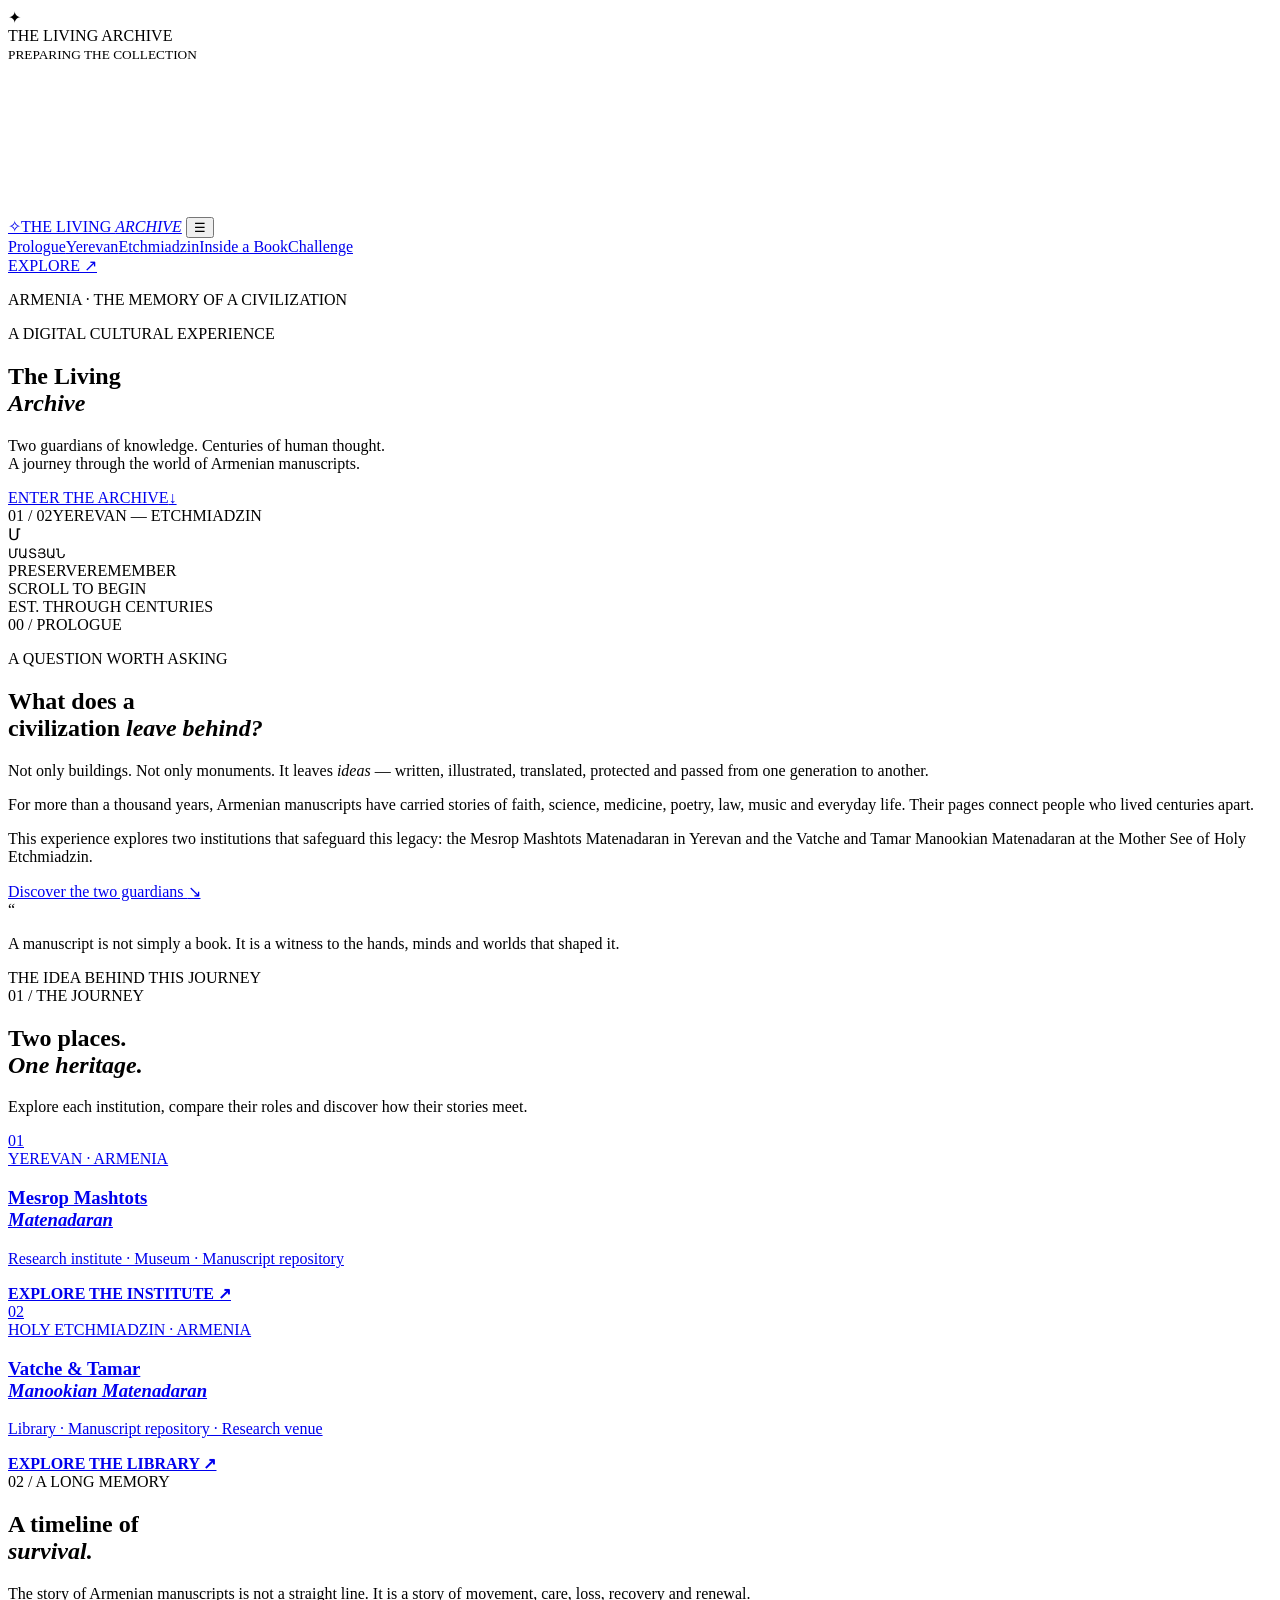
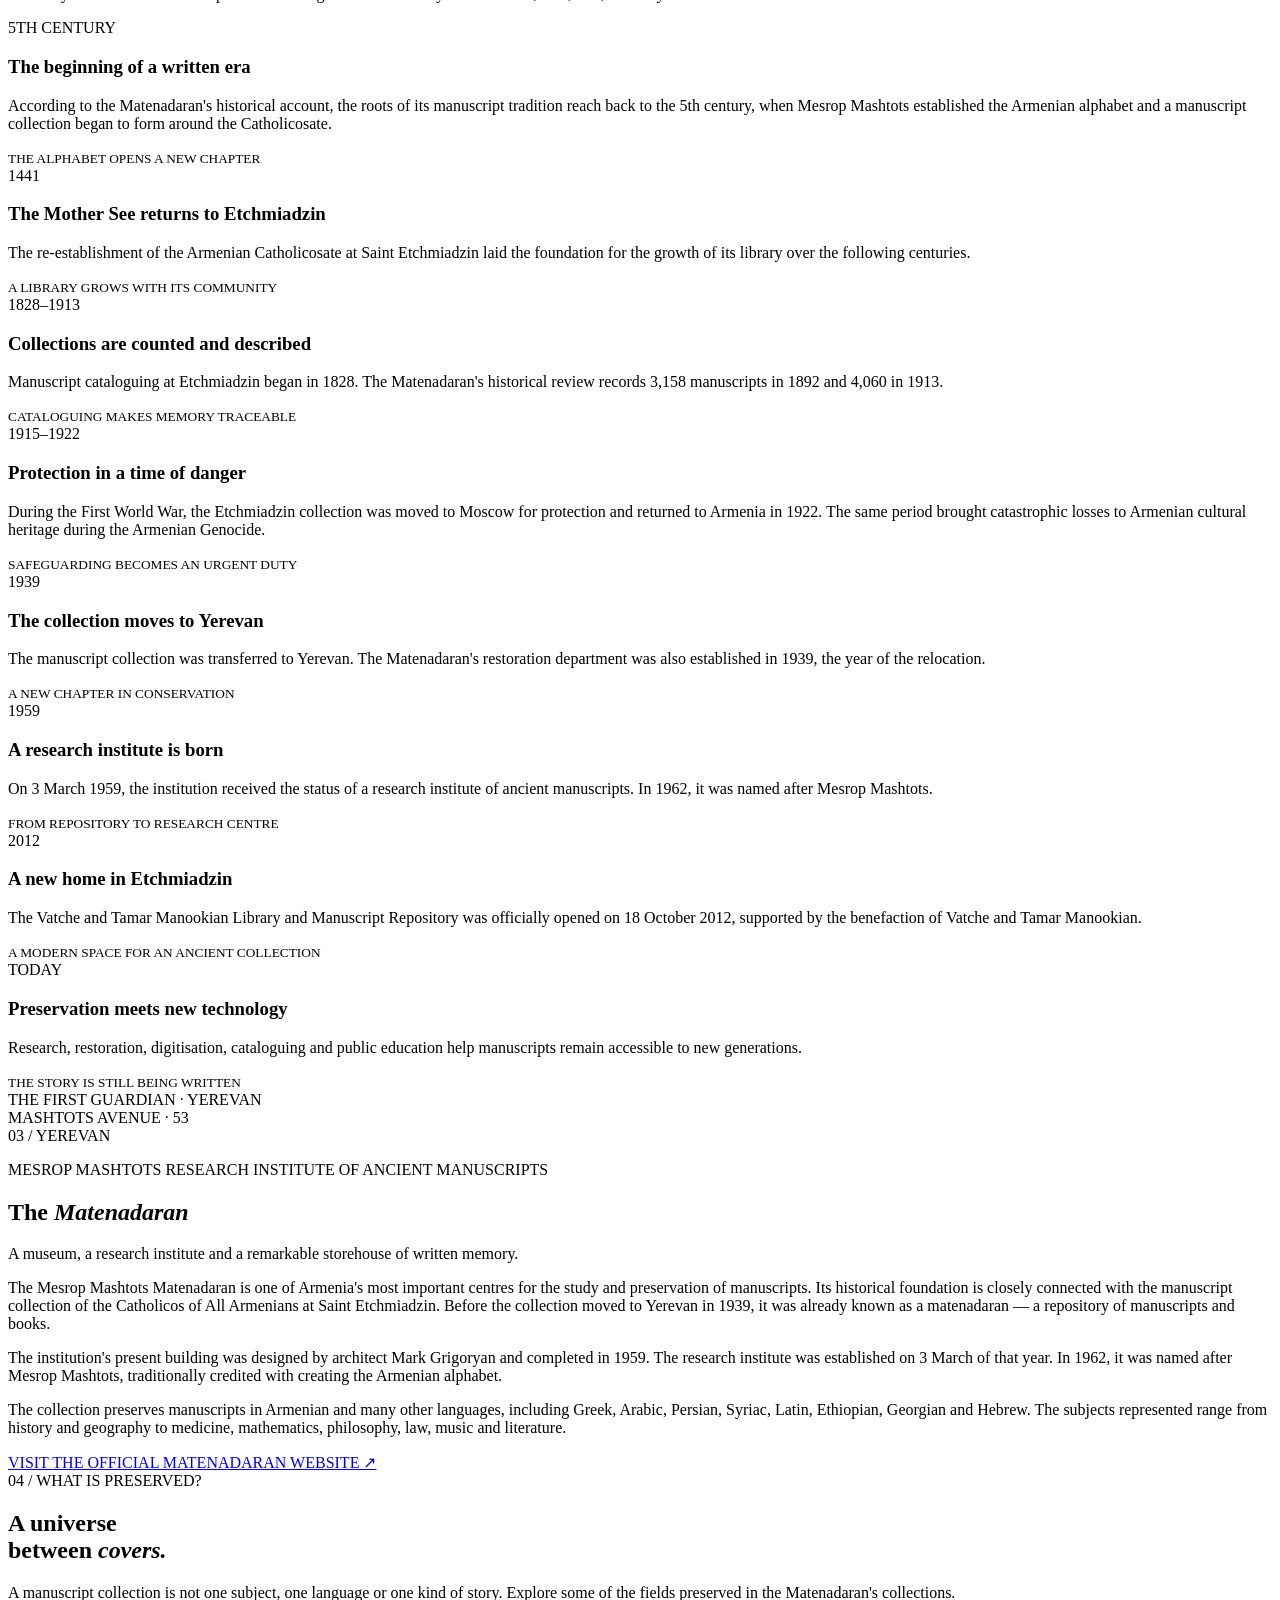
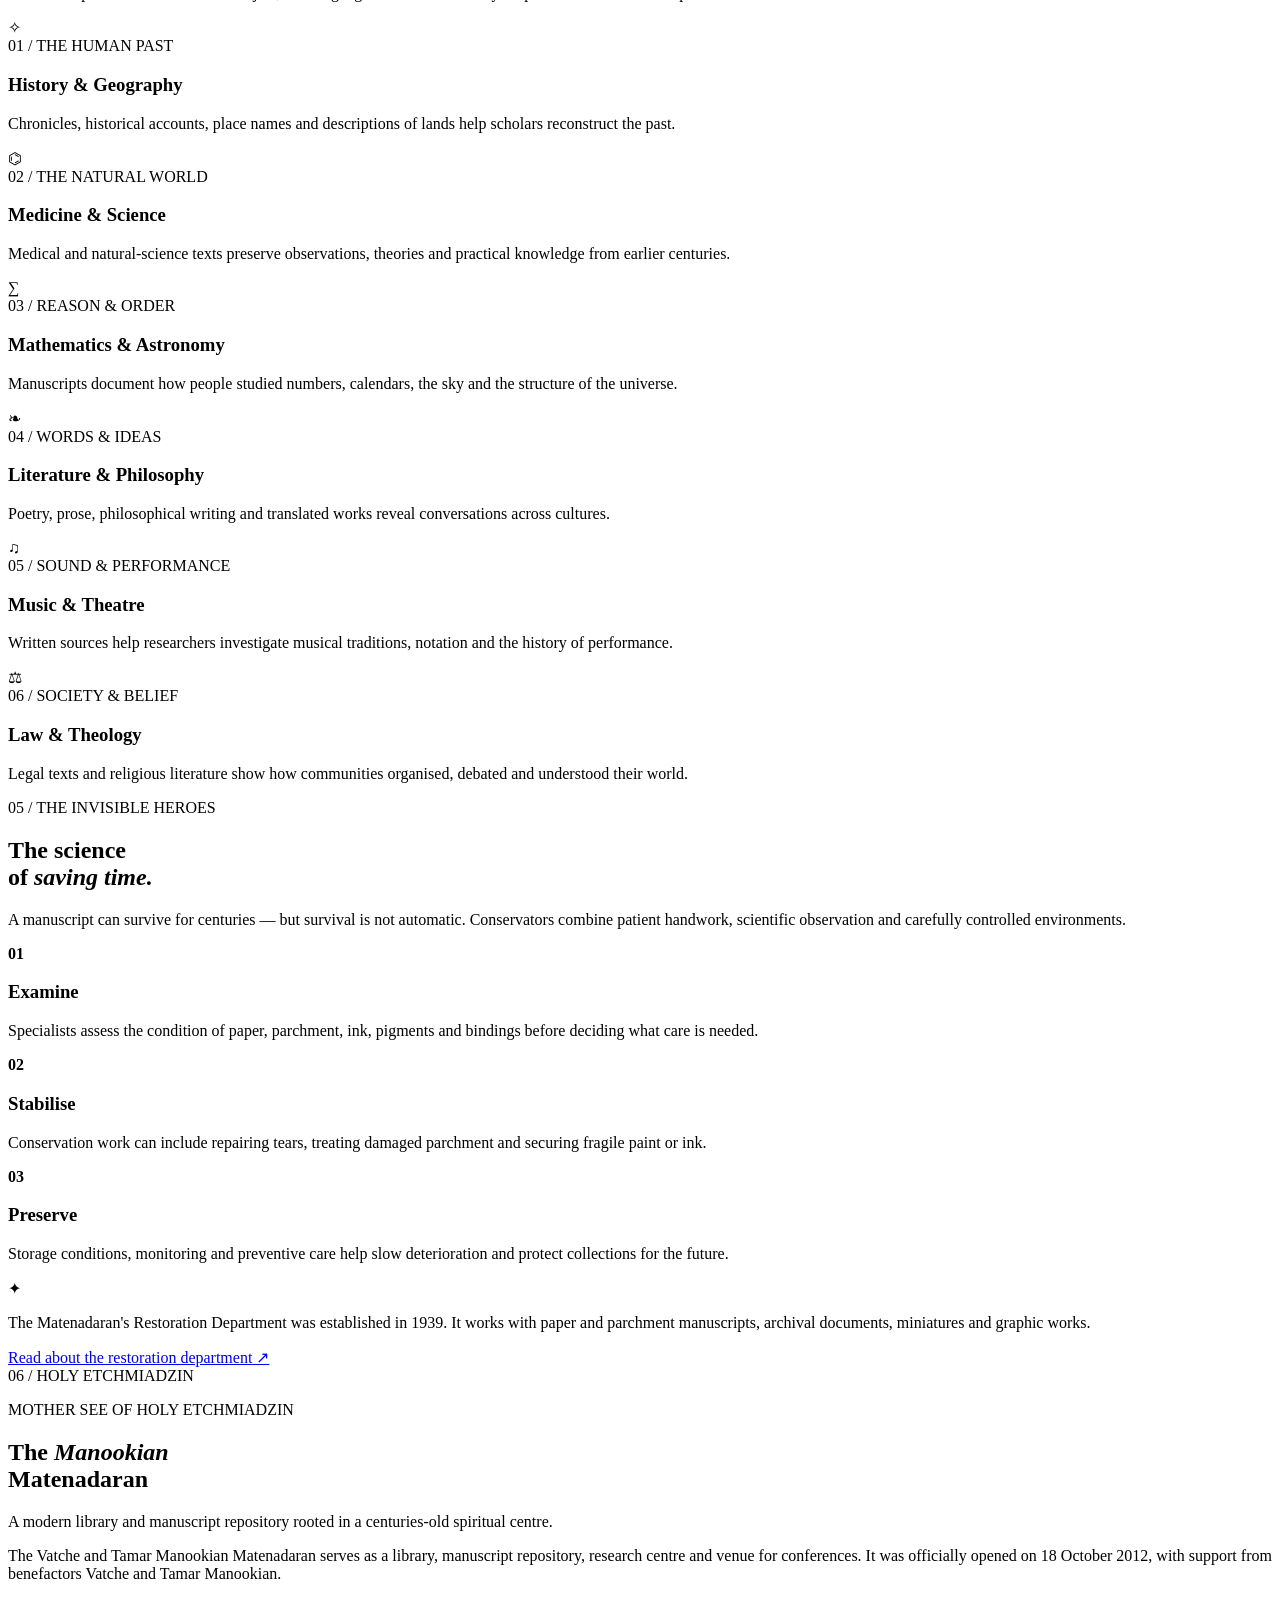
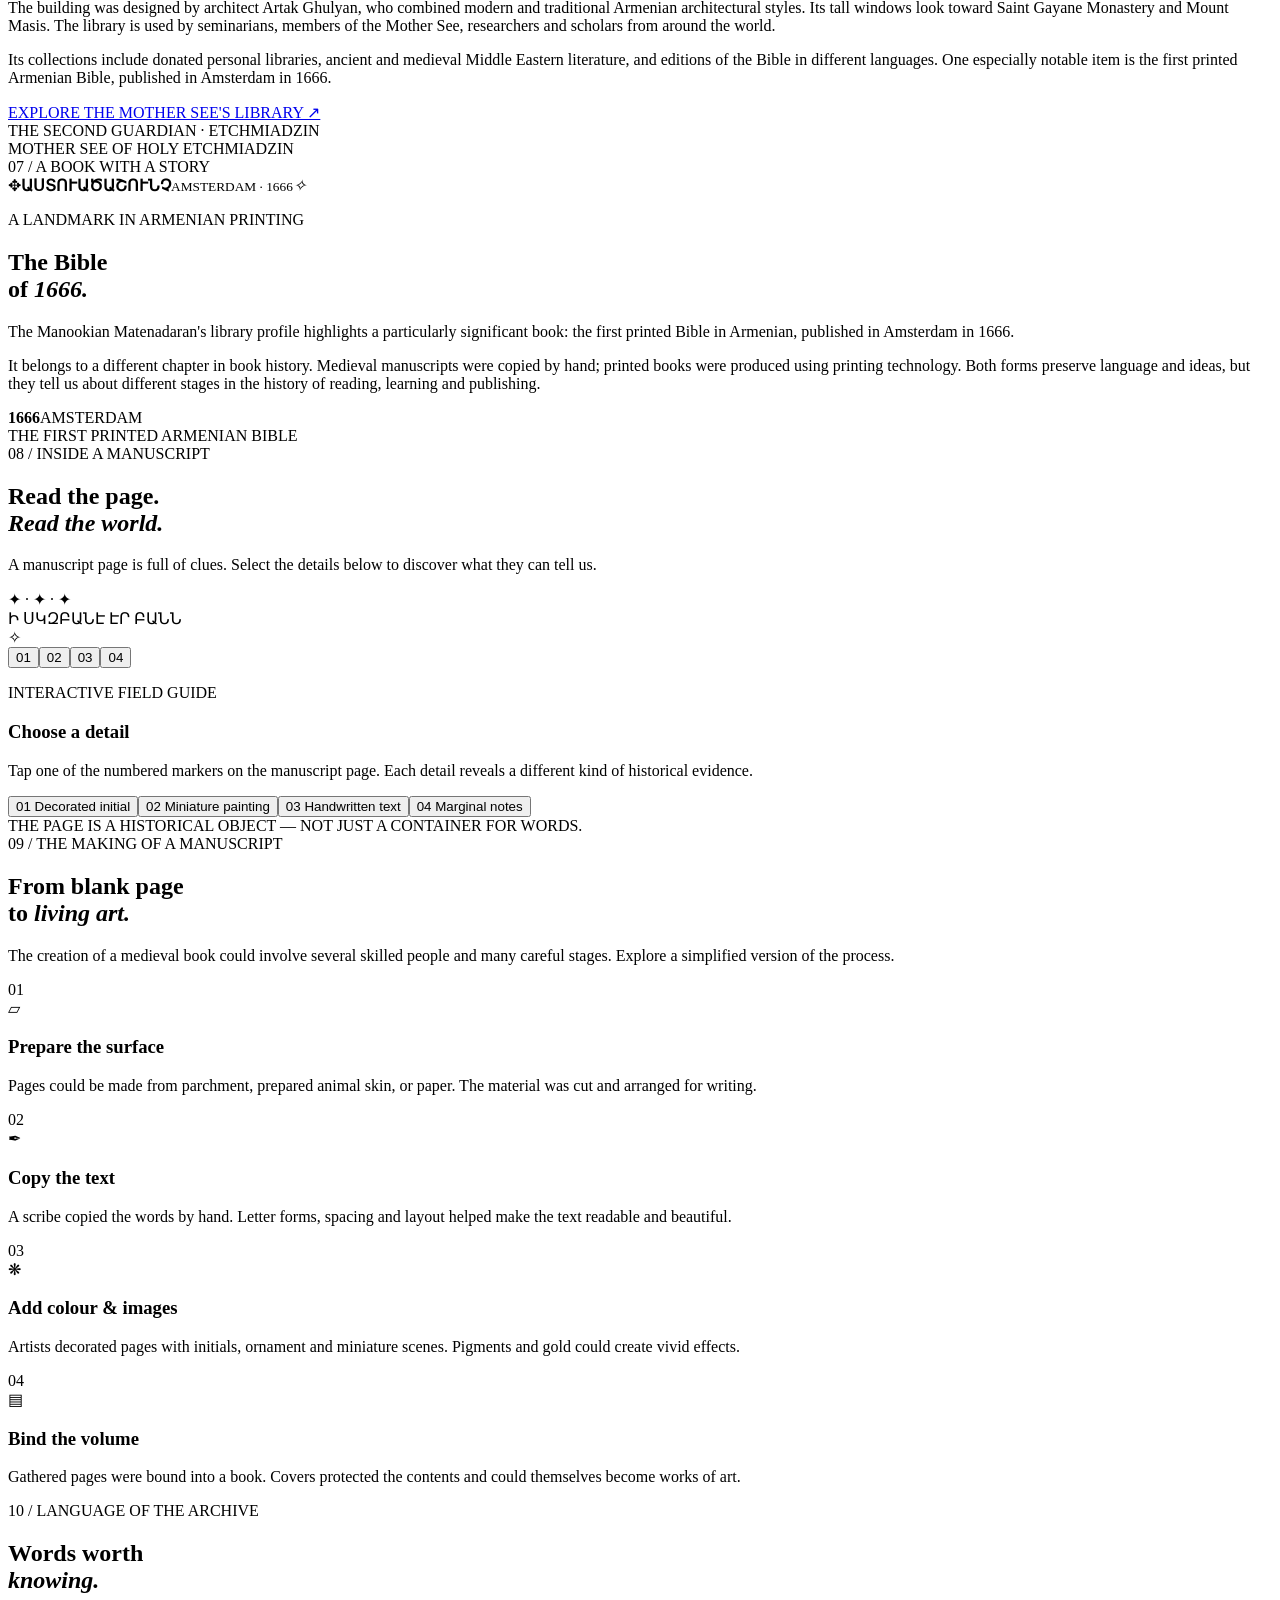
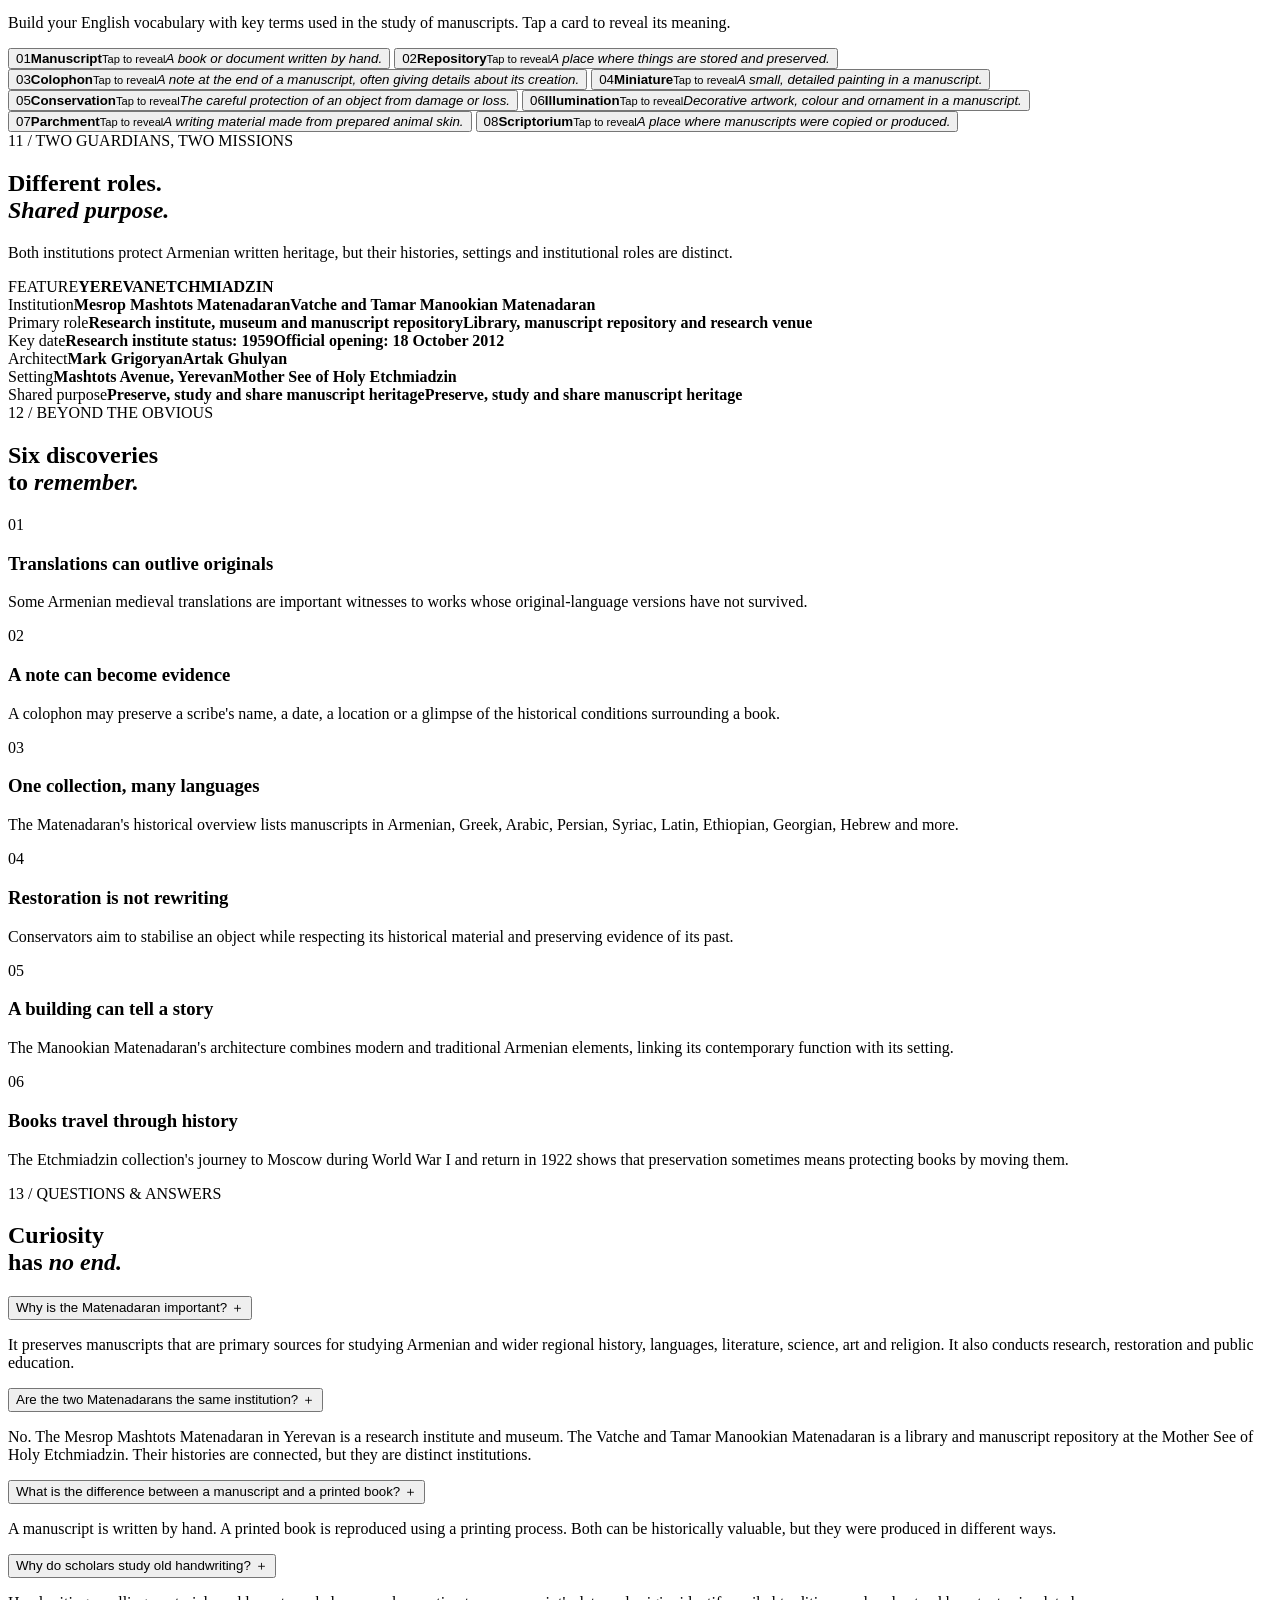
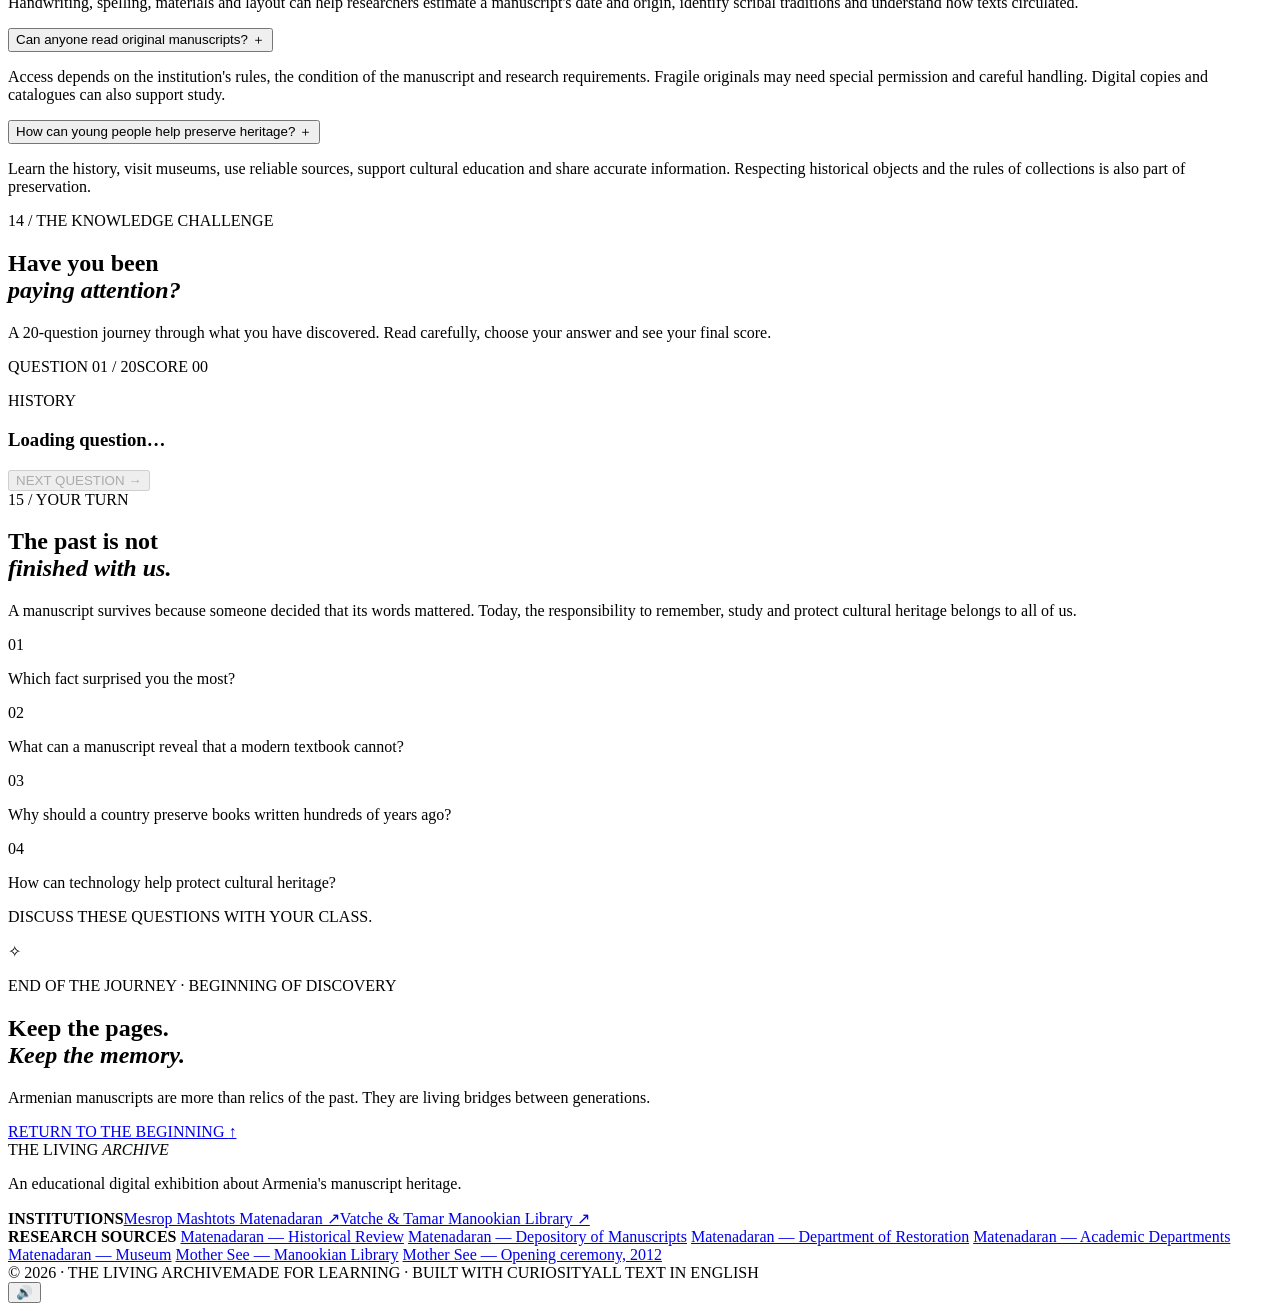
==== commit 620973fa: "Rename index 3.html to index.html" ====
--- a/index.html
+++ b/index.html
@@ -107,4 +107,7 @@
 <a href="https://www.armenianchurch.org/en/Premices-of-the-Mother-See/vatche-and-tamar-manookian-library" target="_blank" rel="noopener">Mother See — Manookian Library</a>
 <a href="https://www.armenianchurch.org/en/videos/opening-of-vatche-and-tamar-manoukian-library/4284" target="_blank" rel="noopener">Mother See — Opening ceremony, 2012</a>
 </div><div class="footer-bottom"><span>© 2026 · THE LIVING ARCHIVE</span><span>MADE FOR LEARNING · BUILT WITH CURIOSITY</span><span>ALL TEXT IN ENGLISH</span></div></footer>
-<script src="script.js"></script></body></html>
+<script src="script.js"></script>
+<button id="musicToggle" class="music-toggle" aria-label="Երաժշտություն">🔊</button>
+<audio id="bgMusic" src="music.mp3" loop></audio>
+</body></html>
